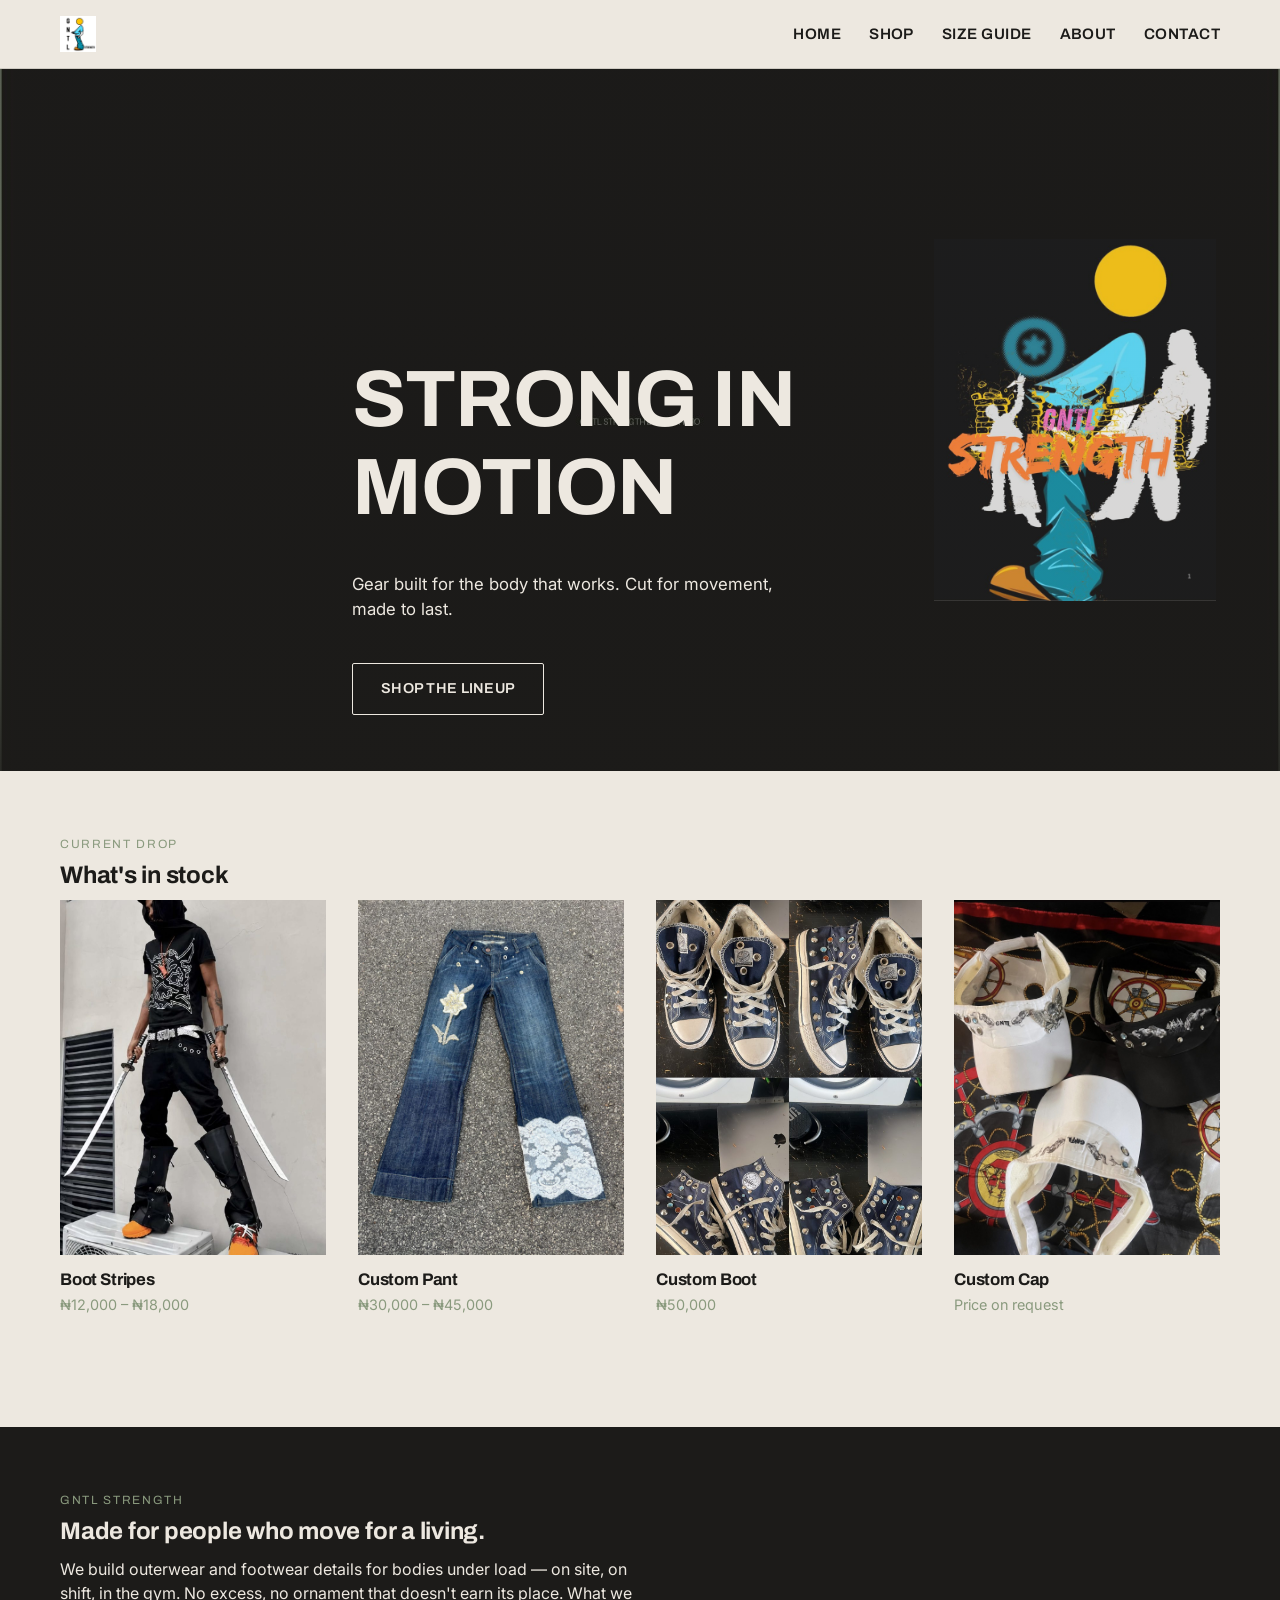
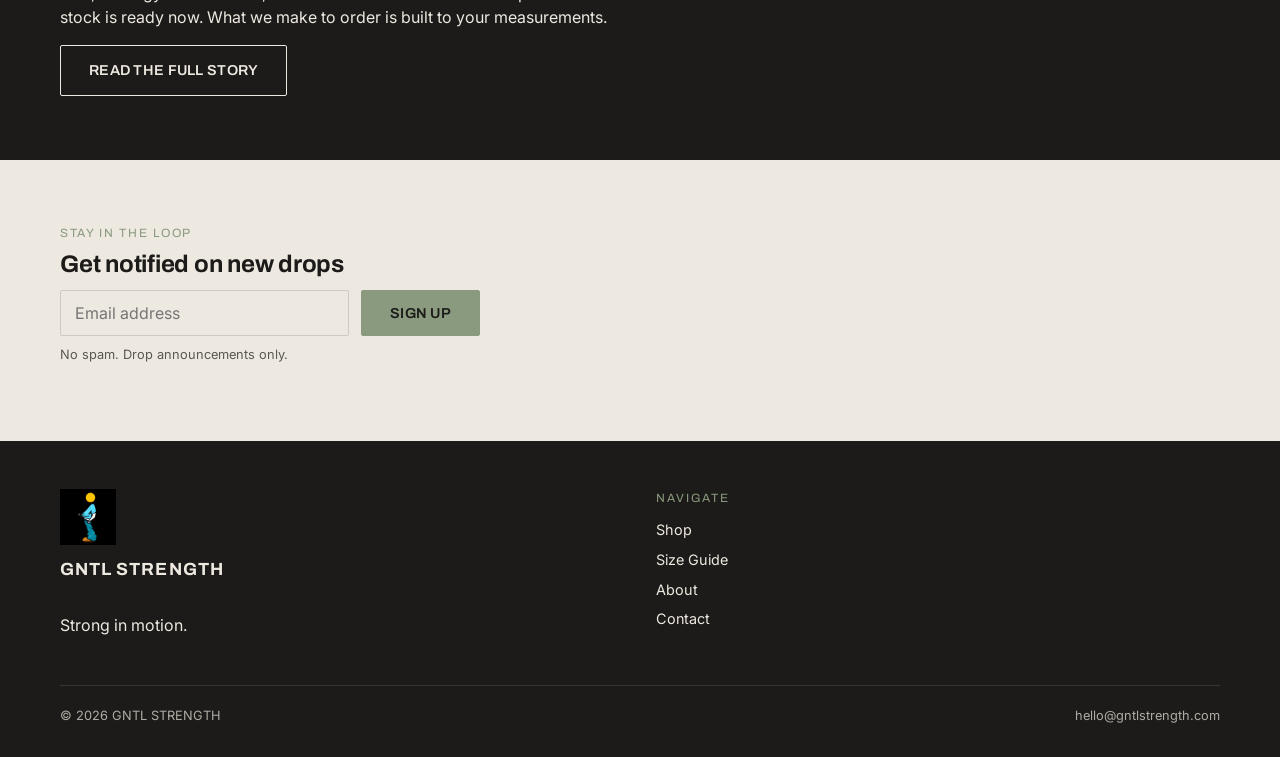
==== index.html @ ba2d0d18 "Extended logo in hero, fully decouple collection, full Custom Pant gallery Place the extended logo g" ====
<!doctype html>
<html lang="en">
<head>
  <meta charset="UTF-8">
  <meta name="viewport" content="width=device-width, initial-scale=1.0">
  <title>GNTL STRENGTH</title>
  <meta name="description" content="Strong in motion. Jackets, boot stripes, and made-to-order pants and boots.">
  <link rel="icon" href="/assets/images/logo/logo-mark.jpg" type="image/jpeg">
  <link rel="stylesheet" href="/css/styles.css">
</head>
<body>

  <header class="site-header">
    <div class="container">
      <a class="logo" href="/index.html"><img class="logo-img" src="/assets/images/logo/logo-header.jpg" alt="GNTL STRENGTH"></a>
      <button class="nav-toggle" aria-label="Menu" aria-expanded="false">
        <span></span><span></span><span></span>
      </button>
      <nav class="nav-links">
        <a href="/index.html">Home</a>
        <a href="/shop.html">Shop</a>
        <a href="/size-guide.html">Size Guide</a>
        <a href="/about.html">About</a>
        <a href="/contact.html">Contact</a>
      </nav>
    </div>
  </header>

  <main>
    <section class="hero grain">
      <img class="hero-image" src="/assets/images/hero/home-hero.jpg" alt="">
      <img class="hero-logo-extended" src="/assets/images/logo/logo-extended.jpg" alt="" aria-hidden="true">
      <div class="container hero-content">
        <h1>Strong in Motion</h1>
        <p>Gear built for the body that works. Cut for movement, made to last.</p>
        <a class="btn btn-outline" href="/shop.html" style="margin-top:24px;">Shop the lineup</a>
      </div>
    </section>

    <section class="section section-light">
      <div class="container">
        <p class="eyebrow">Current drop</p>
        <h2>What's in stock</h2>
        <div class="featured-grid mb-lg" data-featured-grid></div>
      </div>
    </section>

    <section class="section section-dark">
      <div class="container">
        <p class="eyebrow">GNTL STRENGTH</p>
        <h2 class="max-prose">Made for people who move for a living.</h2>
        <p class="max-prose">
          We build outerwear and footwear details for bodies under load —
          on site, on shift, in the gym. No excess, no ornament that doesn't
          earn its place. What we stock is ready now. What we make to order
          is built to your measurements.
        </p>
        <a class="btn btn-outline" href="/about.html">Read the full story</a>
      </div>
    </section>

    <section class="section section-light">
      <div class="container">
        <p class="eyebrow">Stay in the loop</p>
        <h2>Get notified on new drops</h2>
        <form name="signup" method="POST" data-netlify="true" class="form-row form-inline" netlify-honeypot="bot-field">
          <input type="hidden" name="form-name" value="signup">
          <p class="hidden" style="display:none;">
            <label>Don't fill this out: <input name="bot-field"></label>
          </p>
          <input type="email" name="email" placeholder="Email address" required aria-label="Email address">
          <button type="submit" class="btn btn-primary">Sign up</button>
        </form>
        <p class="form-note">No spam. Drop announcements only.</p>
      </div>
    </section>
  </main>

  <footer class="site-footer section-dark">
    <div class="container">
      <div class="footer-grid">
        <div>
          <img class="footer-logo-mark" src="/assets/images/logo/logo-mark.jpg" alt="GNTL STRENGTH">
          <p class="logo">GNTL STRENGTH</p>
          <p class="max-prose" style="margin-top:12px;">Strong in motion.</p>
        </div>
        <div>
          <p class="eyebrow">Navigate</p>
          <nav class="footer-links">
            <a href="/shop.html">Shop</a>
            <a href="/size-guide.html">Size Guide</a>
            <a href="/about.html">About</a>
            <a href="/contact.html">Contact</a>
          </nav>
        </div>
      </div>
      <div class="footer-bottom">
        <span>&copy; <span data-year></span> GNTL STRENGTH</span>
        <span>hello@gntlstrength.com</span>
      </div>
    </div>
  </footer>

  <script src="/js/config.js"></script>
  <script src="/js/products.js"></script>
  <script src="/js/main.js"></script>
  <script>
    document.addEventListener("DOMContentLoaded", () => {
      const grid = document.querySelector("[data-featured-grid]");
      if (!grid) return;
      grid.innerHTML = PRODUCTS.filter((p) => p.type !== "collection").map(
        (p) => `
        <a class="product-card" href="/product.html?slug=${p.slug}">
          <div class="product-card-image">
            <img src="${p.images[0]}" alt="${p.name}" loading="lazy">
          </div>
          <div class="product-card-info">
            <h3>${p.name}</h3>
            <p class="product-card-price">${p.priceLabel}</p>
          </div>
        </a>`
      ).join("");
    });
  </script>
</body>
</html>
---- css/styles.css ----
/* GNTL STRENGTH — base styles. Mobile-first. */

@import url("https://fonts.googleapis.com/css2?family=Archivo:wght@500;600;700&family=Inter:wght@400;500&display=swap");

:root {
  --bg-light: #ede8e0;
  --bg-dark: #1c1b19;
  --accent: #8a9a7e;
  --text-on-light: #1c1b19;
  --text-on-dark: #ede8e0;
  --radius: 2px;
  --border-light: rgba(28, 27, 25, 0.15);
  --border-dark: rgba(237, 232, 224, 0.18);
  --font-head: "Archivo", "Barlow Condensed", sans-serif;
  --font-body: "Inter", "General Sans", sans-serif;
  --max-width: 1200px;
}

* {
  box-sizing: border-box;
}

html {
  scroll-behavior: smooth;
}

body {
  margin: 0;
  font-family: var(--font-body);
  background: var(--bg-light);
  color: var(--text-on-light);
  line-height: 1.5;
  -webkit-font-smoothing: antialiased;
}

img {
  max-width: 100%;
  display: block;
}

a {
  color: inherit;
}

h1,
h2,
h3,
h4 {
  font-family: var(--font-head);
  font-weight: 700;
  letter-spacing: -0.01em;
  line-height: 1.1;
  margin: 0 0 0.5em;
}

p {
  margin: 0 0 1em;
}

.container {
  max-width: var(--max-width);
  margin: 0 auto;
  padding: 0 20px;
}

.container-wide {
  max-width: 1480px;
}

/* Section alternation */
.section {
  padding: 64px 0;
}

.section-light {
  background: var(--bg-light);
  color: var(--text-on-light);
}

.section-dark {
  background: var(--bg-dark);
  color: var(--text-on-dark);
}

.section-dark a {
  color: var(--text-on-dark);
}

.eyebrow {
  font-family: var(--font-head);
  text-transform: uppercase;
  font-size: 0.75rem;
  letter-spacing: 0.14em;
  color: var(--accent);
  margin-bottom: 0.75em;
}

/* Buttons */
.btn {
  display: inline-flex;
  align-items: center;
  justify-content: center;
  padding: 14px 28px;
  font-family: var(--font-head);
  font-weight: 600;
  font-size: 0.9rem;
  letter-spacing: 0.02em;
  text-transform: uppercase;
  text-decoration: none;
  border-radius: var(--radius);
  border: 1px solid currentColor;
  cursor: pointer;
  transition: opacity 0.15s ease;
  background: none;
}

.btn:hover {
  opacity: 0.75;
}

.btn-primary {
  background: var(--accent);
  border-color: var(--accent);
  color: var(--text-on-light);
  width: 100%;
}

.btn-outline {
  background: transparent;
}

/* Header / nav */
.site-header {
  position: sticky;
  top: 0;
  z-index: 100;
  background: var(--bg-light);
  border-bottom: 1px solid var(--border-light);
}

.site-header .container {
  display: flex;
  align-items: center;
  justify-content: space-between;
  padding-top: 16px;
  padding-bottom: 16px;
}

.logo {
  font-family: var(--font-head);
  font-weight: 700;
  font-size: 1.1rem;
  letter-spacing: 0.06em;
  text-transform: uppercase;
  text-decoration: none;
  display: inline-flex;
  align-items: center;
}

.logo-img {
  height: 36px;
  width: auto;
  display: block;
}

.footer-logo-mark {
  height: 56px;
  width: auto;
  display: block;
  margin-bottom: 12px;
}

.nav-toggle {
  display: flex;
  flex-direction: column;
  gap: 5px;
  background: none;
  border: none;
  cursor: pointer;
  padding: 8px;
  margin: -8px;
}

.nav-toggle span {
  width: 22px;
  height: 2px;
  background: var(--text-on-light);
  display: block;
}

.nav-links {
  position: fixed;
  top: 61px;
  left: 0;
  right: 0;
  bottom: 0;
  background: var(--bg-light);
  display: flex;
  flex-direction: column;
  padding: 32px 20px;
  gap: 4px;
  transform: translateY(-8px);
  opacity: 0;
  pointer-events: none;
  transition: opacity 0.15s ease, transform 0.15s ease;
}

.nav-links.is-open {
  opacity: 1;
  transform: translateY(0);
  pointer-events: auto;
}

.nav-links a {
  font-family: var(--font-head);
  font-weight: 600;
  text-decoration: none;
  padding: 14px 4px;
  border-bottom: 1px solid var(--border-light);
  text-transform: uppercase;
  letter-spacing: 0.03em;
  font-size: 0.95rem;
}

.nav-links a.is-active {
  color: var(--accent);
}

@media (min-width: 800px) {
  .nav-toggle {
    display: none;
  }

  .nav-links {
    position: static;
    flex-direction: row;
    background: none;
    padding: 0;
    gap: 28px;
    opacity: 1;
    transform: none;
    pointer-events: auto;
  }

  .nav-links a {
    border-bottom: none;
    padding: 0;
  }
}

/* Hero */
.hero {
  position: relative;
  min-height: 78vh;
  display: flex;
  align-items: flex-end;
  background: var(--bg-dark);
  color: var(--text-on-dark);
  overflow: hidden;
}

.hero-image {
  position: absolute;
  inset: 0;
  width: 100%;
  height: 100%;
  object-fit: cover;
  opacity: 0.85;
}

.hero::after {
  content: "";
  position: absolute;
  inset: 0;
  background: linear-gradient(
    to top,
    rgba(28, 27, 25, 0.85) 0%,
    rgba(28, 27, 25, 0.2) 55%,
    rgba(28, 27, 25, 0.35) 100%
  );
}

.grain::before {
  content: "";
  position: absolute;
  inset: 0;
  opacity: 0.35;
  mix-blend-mode: overlay;
  pointer-events: none;
  background-image: url("data:image/svg+xml;utf8,<svg xmlns='http://www.w3.org/2000/svg' width='120' height='120'><filter id='n'><feTurbulence type='fractalNoise' baseFrequency='0.9' numOctaves='2' stitchTiles='stitch'/><feColorMatrix type='saturate' values='0'/></filter><rect width='100%25' height='100%25' filter='url(%23n)'/></svg>");
  background-size: 160px 160px;
}

.hero-content {
  position: relative;
  z-index: 2;
  padding-bottom: 56px;
}

.hero-logo-extended {
  position: absolute;
  top: 50%;
  right: 5%;
  transform: translateY(-50%);
  width: clamp(140px, 22vw, 340px);
  height: auto;
  z-index: 1;
  mix-blend-mode: screen;
  opacity: 0.92;
  pointer-events: none;
}

@media (max-width: 700px) {
  .hero-logo-extended {
    top: 34%;
    right: 4%;
    width: clamp(110px, 38vw, 200px);
  }
}

.hero h1 {
  font-size: clamp(2.6rem, 9vw, 5rem);
  text-transform: uppercase;
  max-width: 12ch;
}

.hero p {
  max-width: 40ch;
  font-size: 1.05rem;
}

/* Product grid */
.filter-bar {
  display: flex;
  flex-wrap: wrap;
  gap: 8px;
  margin-bottom: 32px;
}

.filter-btn {
  font-family: var(--font-head);
  font-size: 0.8rem;
  text-transform: uppercase;
  letter-spacing: 0.04em;
  padding: 10px 16px;
  border: 1px solid var(--border-light);
  background: transparent;
  border-radius: var(--radius);
  cursor: pointer;
  color: inherit;
}

.filter-btn.is-active {
  background: var(--text-on-light);
  color: var(--bg-light);
  border-color: var(--text-on-light);
}

.product-grid {
  display: grid;
  grid-template-columns: 1fr;
  gap: 32px;
}

@media (min-width: 640px) {
  .product-grid {
    grid-template-columns: repeat(2, 1fr);
  }
}

@media (min-width: 1000px) {
  .product-grid {
    grid-template-columns: repeat(3, 1fr);
    gap: 40px;
  }
}

.product-card {
  text-decoration: none;
  color: inherit;
  display: block;
}

.product-card-image {
  aspect-ratio: 3 / 4;
  overflow: hidden;
  background: var(--border-light);
  margin-bottom: 16px;
}

.product-card-image img {
  width: 100%;
  height: 100%;
  object-fit: cover;
  transition: transform 0.4s ease;
}

.product-card:hover .product-card-image img {
  transform: scale(1.03);
}

.product-card h3 {
  font-size: 1.05rem;
  margin-bottom: 0.25em;
}

.product-card-price {
  font-size: 0.9rem;
  color: var(--accent);
  margin: 0;
}

/* Featured collection showcase — a centered, wider-than-container
   slideshow, not a clickable card */
.collection-showcase {
  display: grid;
  grid-template-columns: 1fr;
  gap: 32px;
  align-items: center;
}

@media (min-width: 800px) {
  .collection-showcase {
    grid-template-columns: 1.3fr 1fr;
    gap: 56px;
  }
}

.collection-showcase-slide {
  position: relative;
}

.collection-showcase-image {
  aspect-ratio: 4 / 3;
  overflow: hidden;
  background: var(--bg-dark);
  border: 1px solid var(--border-dark);
  border-radius: var(--radius);
}

.collection-showcase-image img {
  width: 100%;
  height: 100%;
  object-fit: contain;
  display: block;
}

.collection-nav {
  position: absolute;
  top: 50%;
  transform: translateY(-50%);
  width: 44px;
  height: 44px;
  display: flex;
  align-items: center;
  justify-content: center;
  border: 1px solid var(--border-dark);
  border-radius: var(--radius);
  background: rgba(28, 27, 25, 0.7);
  color: var(--text-on-dark);
  font-size: 1.1rem;
  cursor: pointer;
}

.collection-nav:hover {
  background: var(--accent);
  border-color: var(--accent);
}

.collection-nav-prev {
  left: 12px;
}

.collection-nav-next {
  right: 12px;
}

.collection-showcase-info .eyebrow {
  margin-bottom: 0;
}

.collection-showcase-info h3 {
  font-size: 1.8rem;
  text-transform: uppercase;
  margin: 0.2em 0 0.5em;
}

.collection-showcase-desc {
  max-width: 48ch;
  opacity: 0.85;
}

.collection-showcase-counter {
  font-family: var(--font-head);
  font-size: 0.8rem;
  letter-spacing: 0.05em;
  opacity: 0.6;
  margin-bottom: 1.5em;
}

/* Featured section on home */
.featured-grid {
  display: grid;
  grid-template-columns: 1fr;
  gap: 32px;
}

@media (min-width: 640px) {
  .featured-grid {
    grid-template-columns: repeat(2, 1fr);
  }
}

@media (min-width: 1000px) {
  .featured-grid {
    grid-template-columns: repeat(4, 1fr);
  }
}

/* PDP */
.pdp {
  display: grid;
  grid-template-columns: 1fr;
  gap: 40px;
}

@media (min-width: 900px) {
  .pdp {
    grid-template-columns: 1.1fr 0.9fr;
    gap: 64px;
    align-items: start;
  }
}

.pdp-gallery {
  display: grid;
  gap: 16px;
}

.pdp-gallery img {
  width: 100%;
  aspect-ratio: 4 / 5;
  object-fit: cover;
  background: var(--border-light);
}

.pdp-category {
  text-transform: uppercase;
  letter-spacing: 0.08em;
  font-size: 0.8rem;
  color: var(--accent);
  margin-bottom: 0.5em;
}

.pdp-info h1 {
  font-size: 2.2rem;
  text-transform: uppercase;
}

.pdp-price {
  font-size: 1.2rem;
  margin-bottom: 1.5em;
}

.pdp-description {
  margin-bottom: 2em;
  max-width: 48ch;
}

.pdp-label {
  font-family: var(--font-head);
  font-size: 0.8rem;
  text-transform: uppercase;
  letter-spacing: 0.06em;
  display: block;
  margin-bottom: 0.6em;
}

.pdp-sizes {
  margin-bottom: 2em;
}

.size-options {
  display: flex;
  flex-wrap: wrap;
  gap: 8px;
}

.size-btn {
  min-width: 48px;
  padding: 10px 14px;
  border: 1px solid var(--border-light);
  background: transparent;
  border-radius: var(--radius);
  cursor: pointer;
  font-family: var(--font-head);
  font-size: 0.9rem;
  color: inherit;
}

.size-btn.is-active {
  background: var(--text-on-light);
  color: var(--bg-light);
  border-color: var(--text-on-light);
}

.pdp-size-link {
  display: inline-block;
  margin-top: 1.5em;
  text-decoration: underline;
  font-size: 0.9rem;
}

.pdp-note {
  font-size: 0.9rem;
  margin-top: 1em;
}

.pdp-missing {
  padding: 80px 0;
  text-align: center;
}

/* Custom order form */
.custom-order-form {
  display: flex;
  flex-direction: column;
  gap: 16px;
  margin-bottom: 1em;
}

.custom-order-form label {
  display: flex;
  flex-direction: column;
  gap: 6px;
  font-size: 0.85rem;
  font-family: var(--font-head);
  text-transform: uppercase;
  letter-spacing: 0.03em;
}

.measurement-grid {
  display: grid;
  grid-template-columns: repeat(2, 1fr);
  gap: 16px;
}

input,
textarea {
  font-family: var(--font-body);
  font-size: 1rem;
  padding: 12px 14px;
  border: 1px solid var(--border-light);
  border-radius: var(--radius);
  background: var(--bg-light);
  color: var(--text-on-light);
}

.section-dark input,
.section-dark textarea {
  background: var(--bg-dark);
  color: var(--text-on-dark);
  border-color: var(--border-dark);
}

input:focus,
textarea:focus {
  outline: 2px solid var(--accent);
  outline-offset: 1px;
}

/* Forms — signup / contact */
.form-row {
  display: flex;
  flex-direction: column;
  gap: 12px;
  max-width: 420px;
}

@media (min-width: 560px) {
  .form-row.form-inline {
    flex-direction: row;
  }

  .form-row.form-inline input {
    flex: 1;
  }

  .form-row.form-inline .btn {
    width: auto;
  }
}

.form-note {
  font-size: 0.8rem;
  opacity: 0.7;
  margin-top: 0.75em;
}

/* Size guide table */
.size-table {
  width: 100%;
  border-collapse: collapse;
  margin-bottom: 2em;
}

.size-table th,
.size-table td {
  text-align: left;
  padding: 12px 16px;
  border-bottom: 1px solid var(--border-light);
  font-size: 0.9rem;
}

.size-table th {
  font-family: var(--font-head);
  text-transform: uppercase;
  letter-spacing: 0.04em;
  font-size: 0.75rem;
}

.how-to-measure {
  display: grid;
  gap: 20px;
  grid-template-columns: 1fr;
}

@media (min-width: 700px) {
  .how-to-measure {
    grid-template-columns: repeat(2, 1fr);
  }
}

.measure-item h3 {
  font-size: 1rem;
  color: var(--accent);
}

/* Footer */
.site-footer {
  padding: 48px 0 32px;
}

.footer-grid {
  display: grid;
  gap: 32px;
  grid-template-columns: 1fr;
  margin-bottom: 32px;
}

@media (min-width: 700px) {
  .footer-grid {
    grid-template-columns: 1fr 1fr;
  }
}

.footer-links {
  display: flex;
  flex-direction: column;
  gap: 8px;
  margin-top: 12px;
}

.footer-links a {
  text-decoration: none;
  font-size: 0.9rem;
}

.footer-bottom {
  border-top: 1px solid var(--border-dark);
  padding-top: 20px;
  font-size: 0.8rem;
  opacity: 0.7;
  display: flex;
  flex-wrap: wrap;
  gap: 8px;
  justify-content: space-between;
}

/* Utility */
.text-center {
  text-align: center;
}

.max-prose {
  max-width: 60ch;
}

.stack {
  display: flex;
  flex-direction: column;
  gap: 16px;
}

.mb-lg {
  margin-bottom: 48px;
}
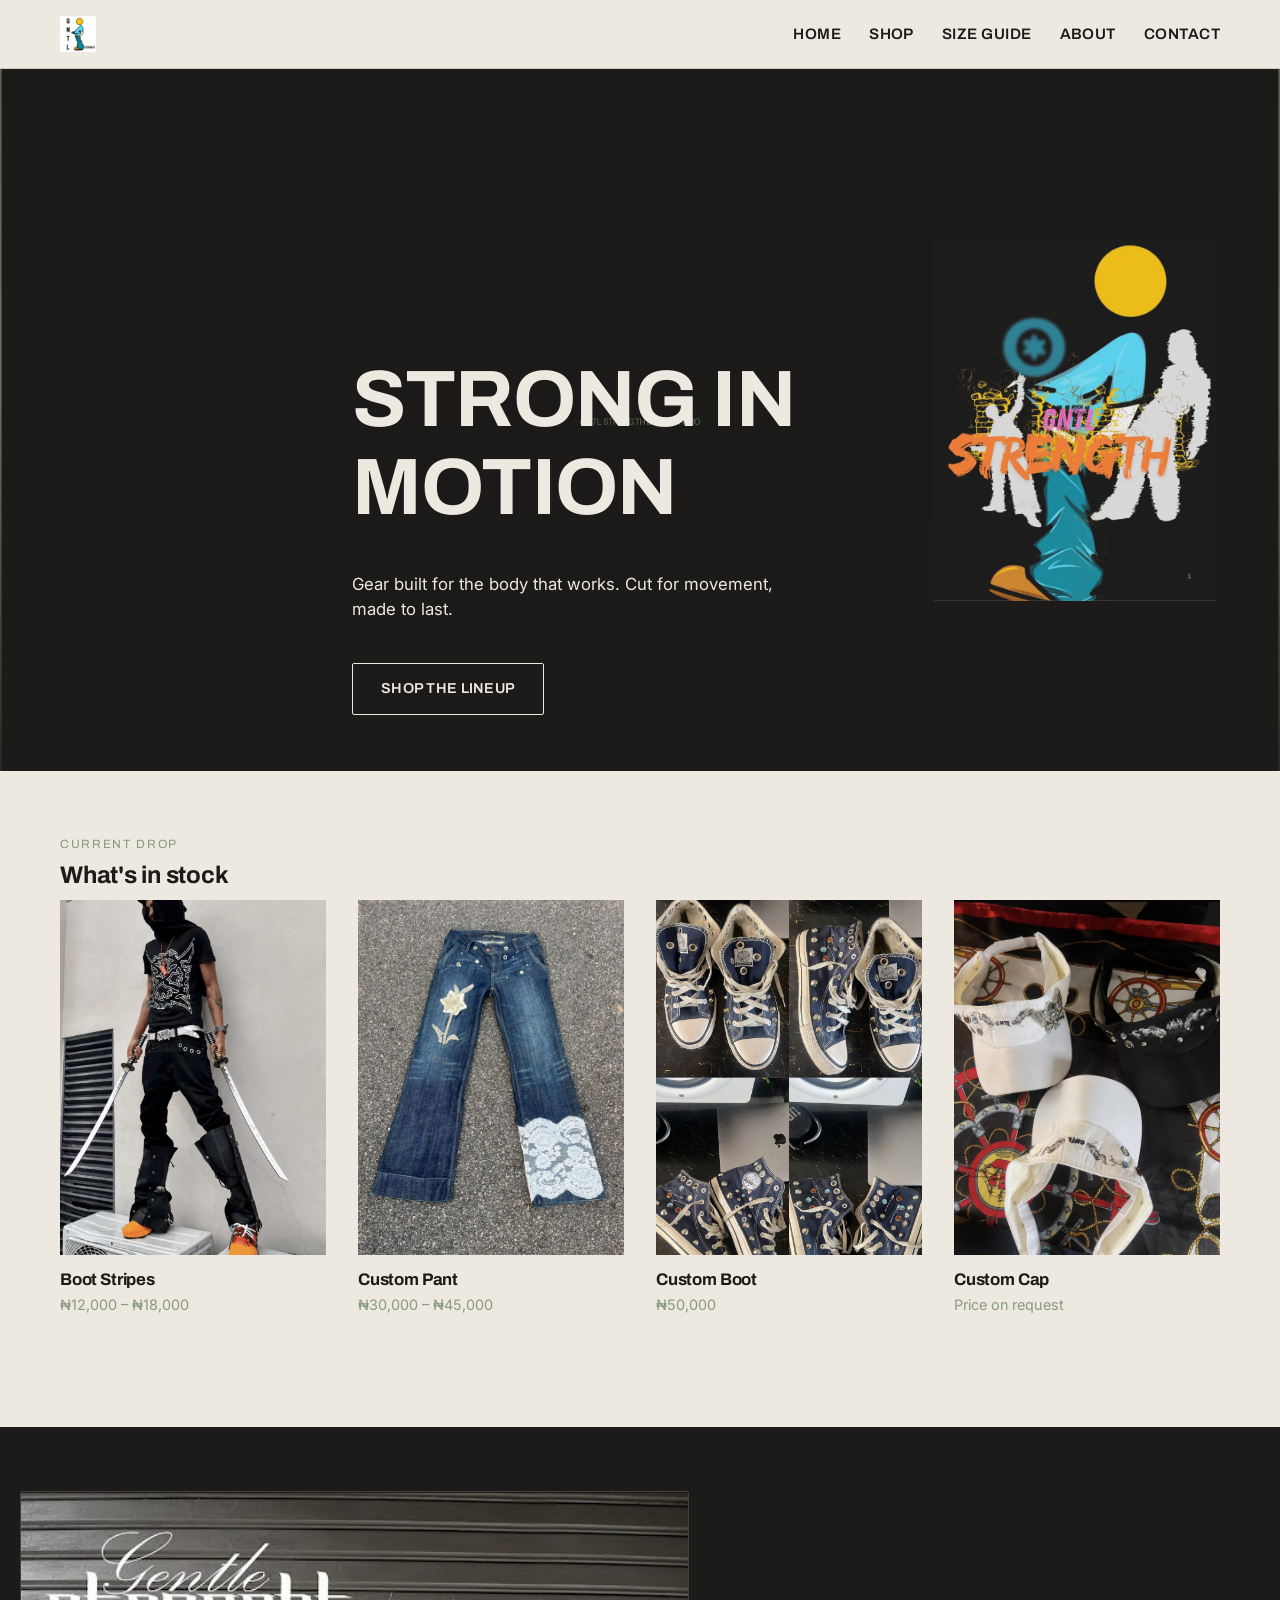
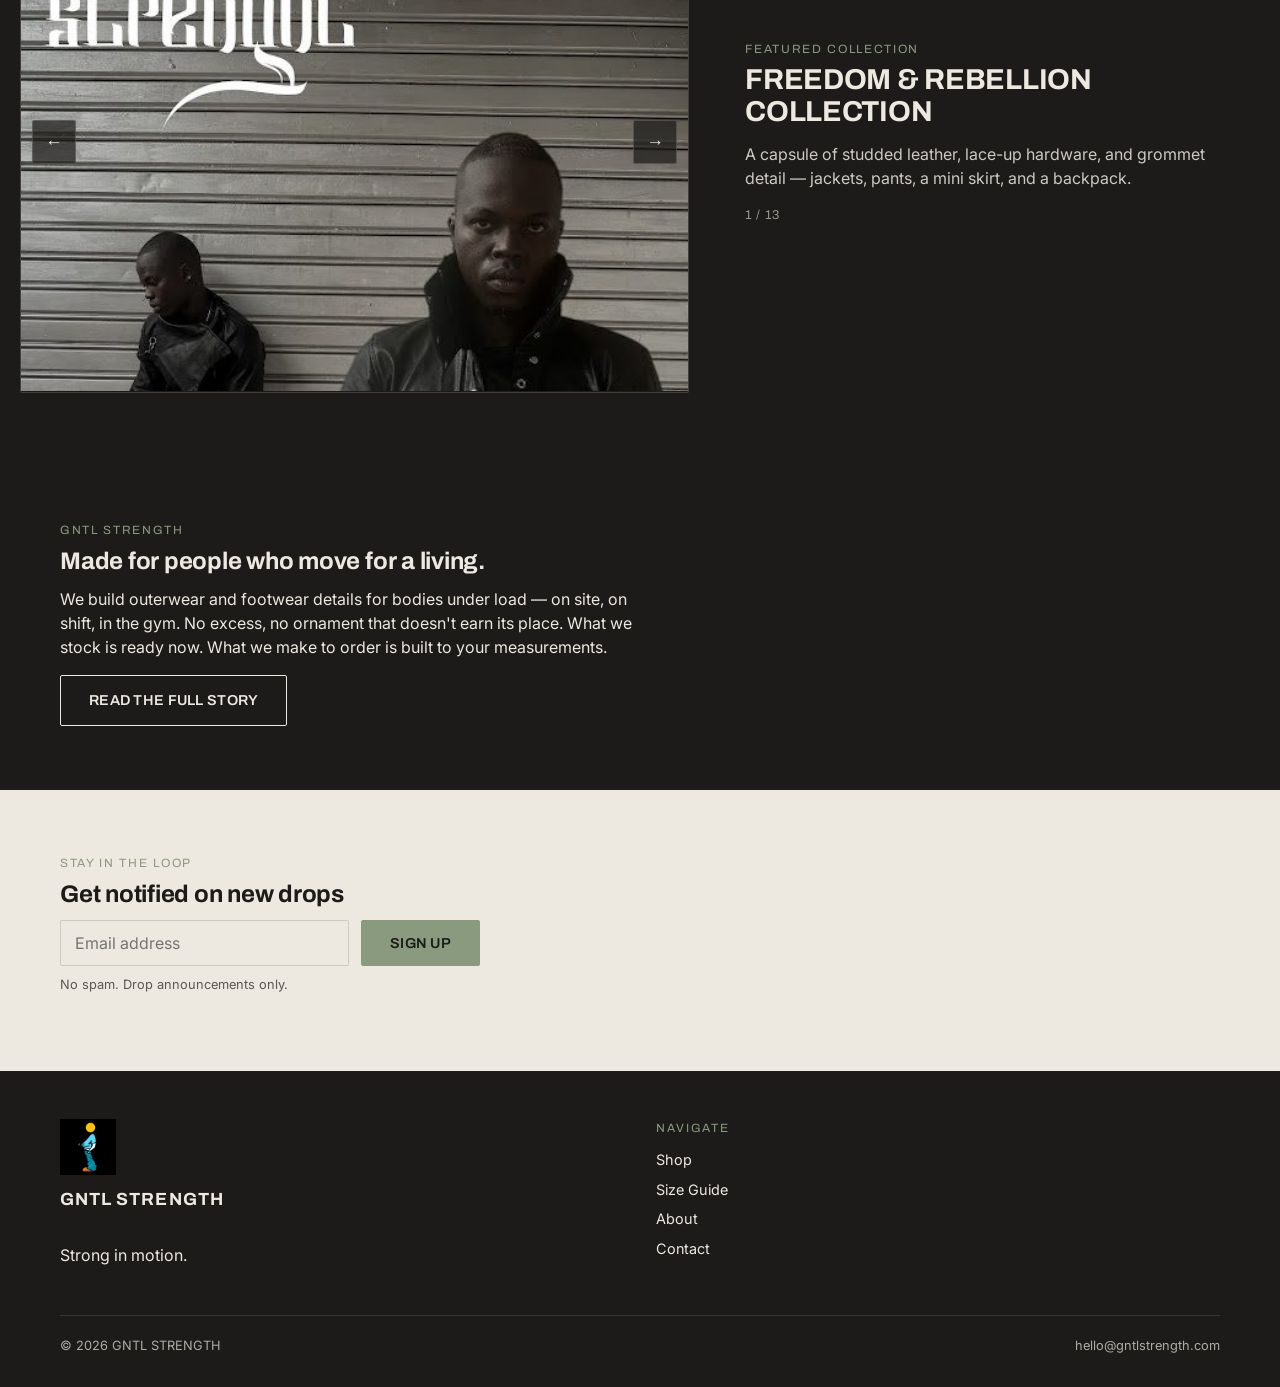
==== commit 725ff879: "Reuse the collection showcase on the homepage Extract the Freedom & Rebellion slideshow into its own" ====
--- a/index.html
+++ b/index.html
@@ -43,6 +43,10 @@
         <h2>What's in stock</h2>
         <div class="featured-grid mb-lg" data-featured-grid></div>
       </div>
+    </section>
+
+    <section class="section section-dark">
+      <div class="container container-wide" data-collection-showcase></div>
     </section>
 
     <section class="section section-dark">
@@ -104,6 +108,7 @@
   <script src="/js/config.js"></script>
   <script src="/js/products.js"></script>
   <script src="/js/main.js"></script>
+  <script src="/js/collection-showcase.js"></script>
   <script>
     document.addEventListener("DOMContentLoaded", () => {
       const grid = document.querySelector("[data-featured-grid]");
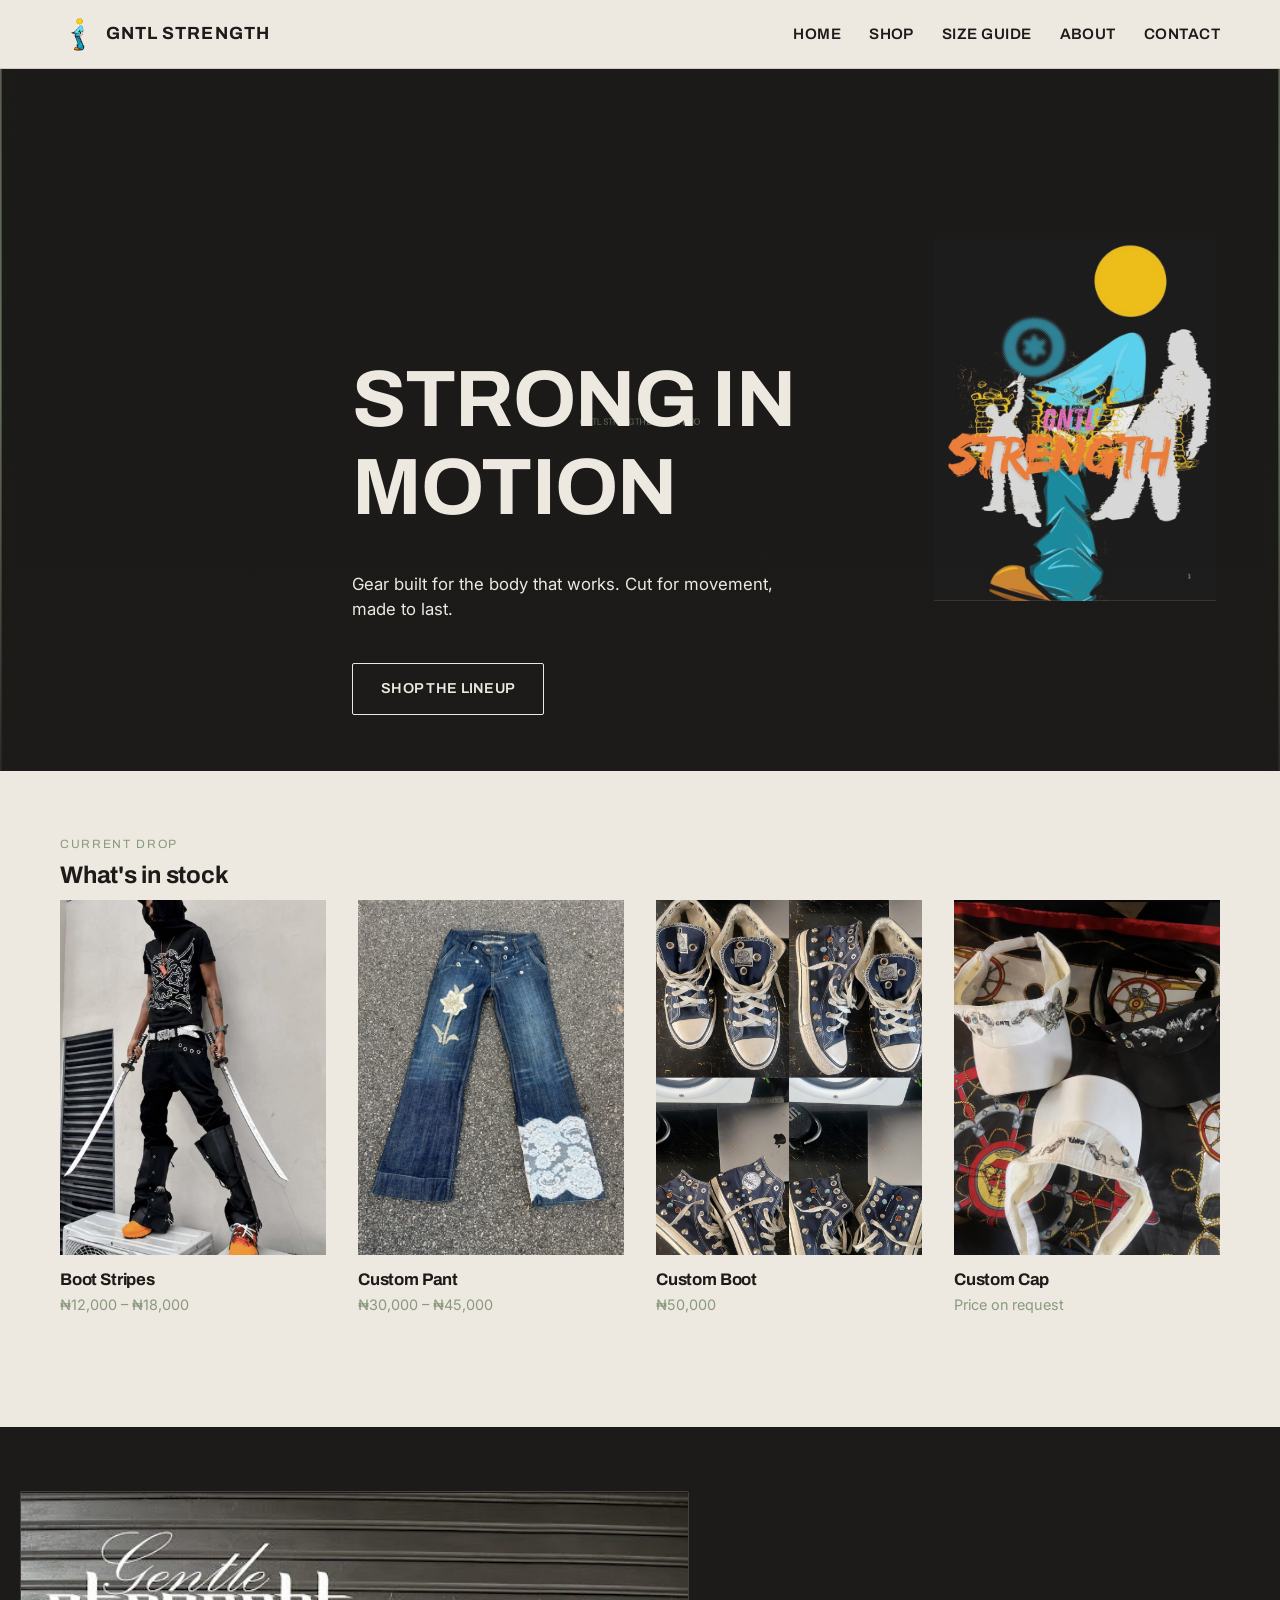
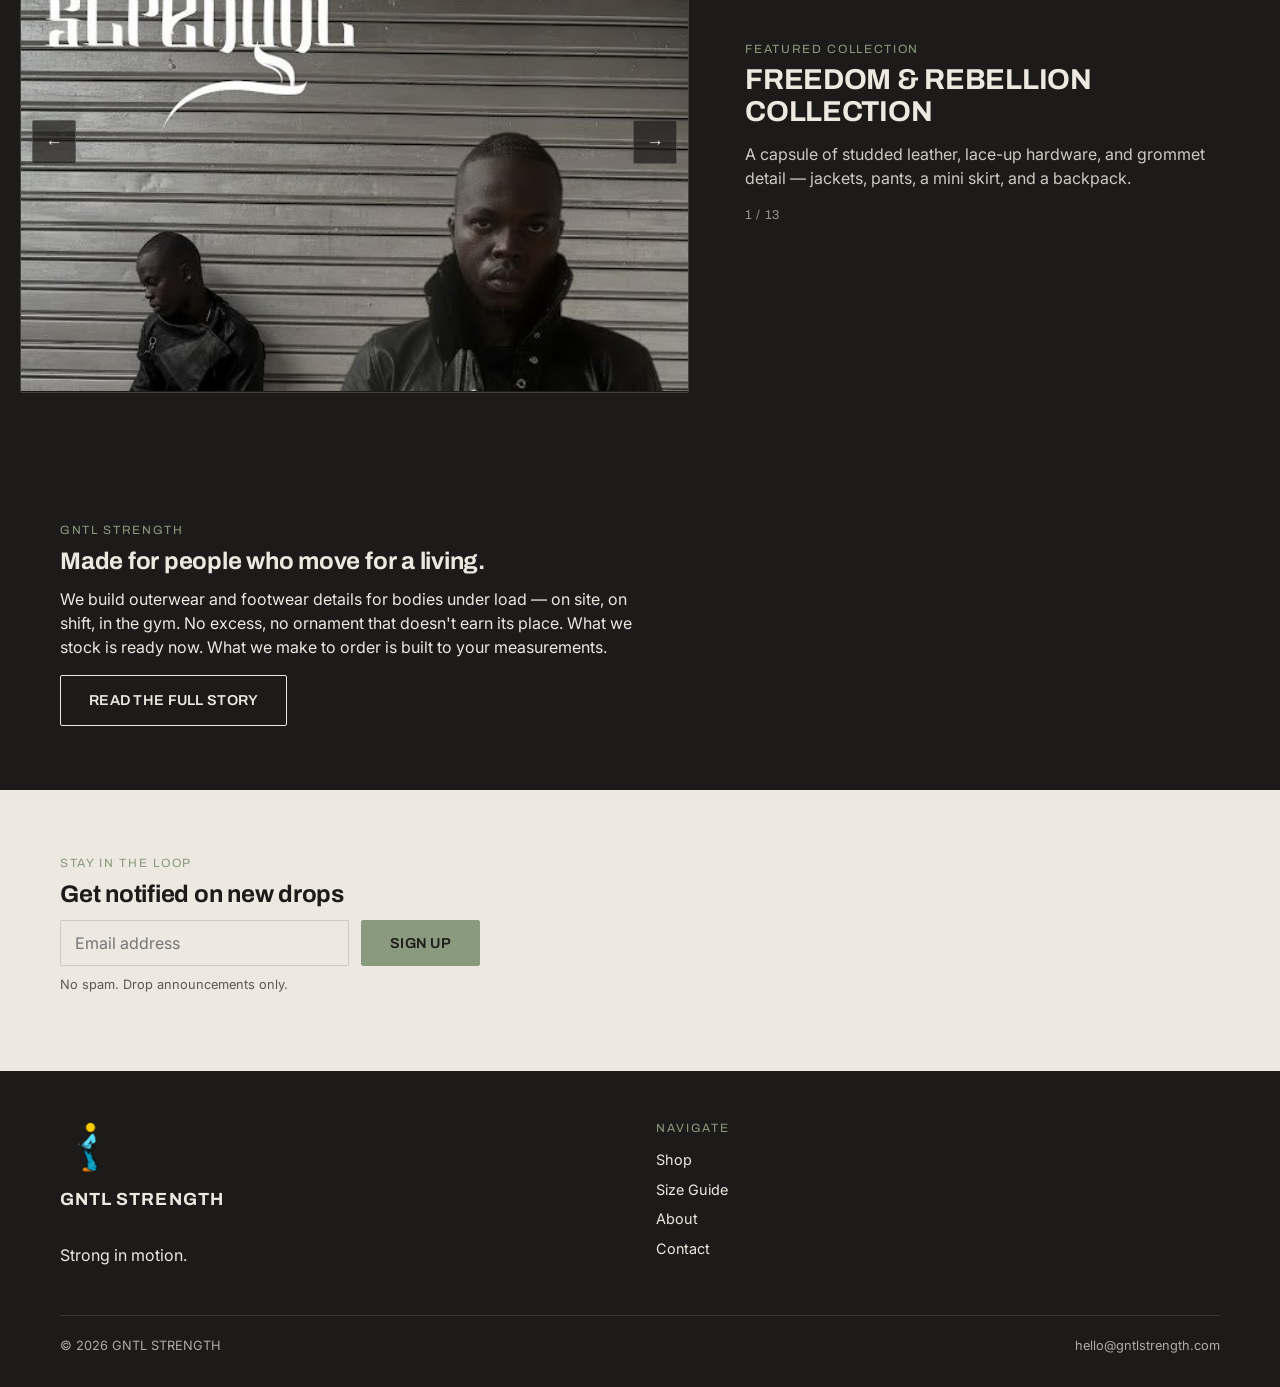
==== commit 22bfc0b5: "Use transparent-background logo in header and footer Swap the JPG logo images (opaque white/black ba" ====
--- a/index.html
+++ b/index.html
@@ -12,7 +12,7 @@
 
   <header class="site-header">
     <div class="container">
-      <a class="logo" href="/index.html"><img class="logo-img" src="/assets/images/logo/logo-header.jpg" alt="GNTL STRENGTH"></a>
+      <a class="logo" href="/index.html"><img class="logo-img" src="/assets/images/logo/logo-transparent.png" alt="GNTL STRENGTH"><span class="logo-text">GNTL STRENGTH</span></a>
       <button class="nav-toggle" aria-label="Menu" aria-expanded="false">
         <span></span><span></span><span></span>
       </button>
@@ -84,7 +84,7 @@
     <div class="container">
       <div class="footer-grid">
         <div>
-          <img class="footer-logo-mark" src="/assets/images/logo/logo-mark.jpg" alt="GNTL STRENGTH">
+          <img class="footer-logo-mark" src="/assets/images/logo/logo-transparent.png" alt="GNTL STRENGTH">
           <p class="logo">GNTL STRENGTH</p>
           <p class="max-prose" style="margin-top:12px;">Strong in motion.</p>
         </div>
--- a/css/styles.css
+++ b/css/styles.css
@@ -155,12 +155,17 @@
   text-decoration: none;
   display: inline-flex;
   align-items: center;
+  gap: 10px;
 }
 
 .logo-img {
   height: 36px;
   width: auto;
   display: block;
+}
+
+.logo-text {
+  line-height: 1;
 }
 
 .footer-logo-mark {
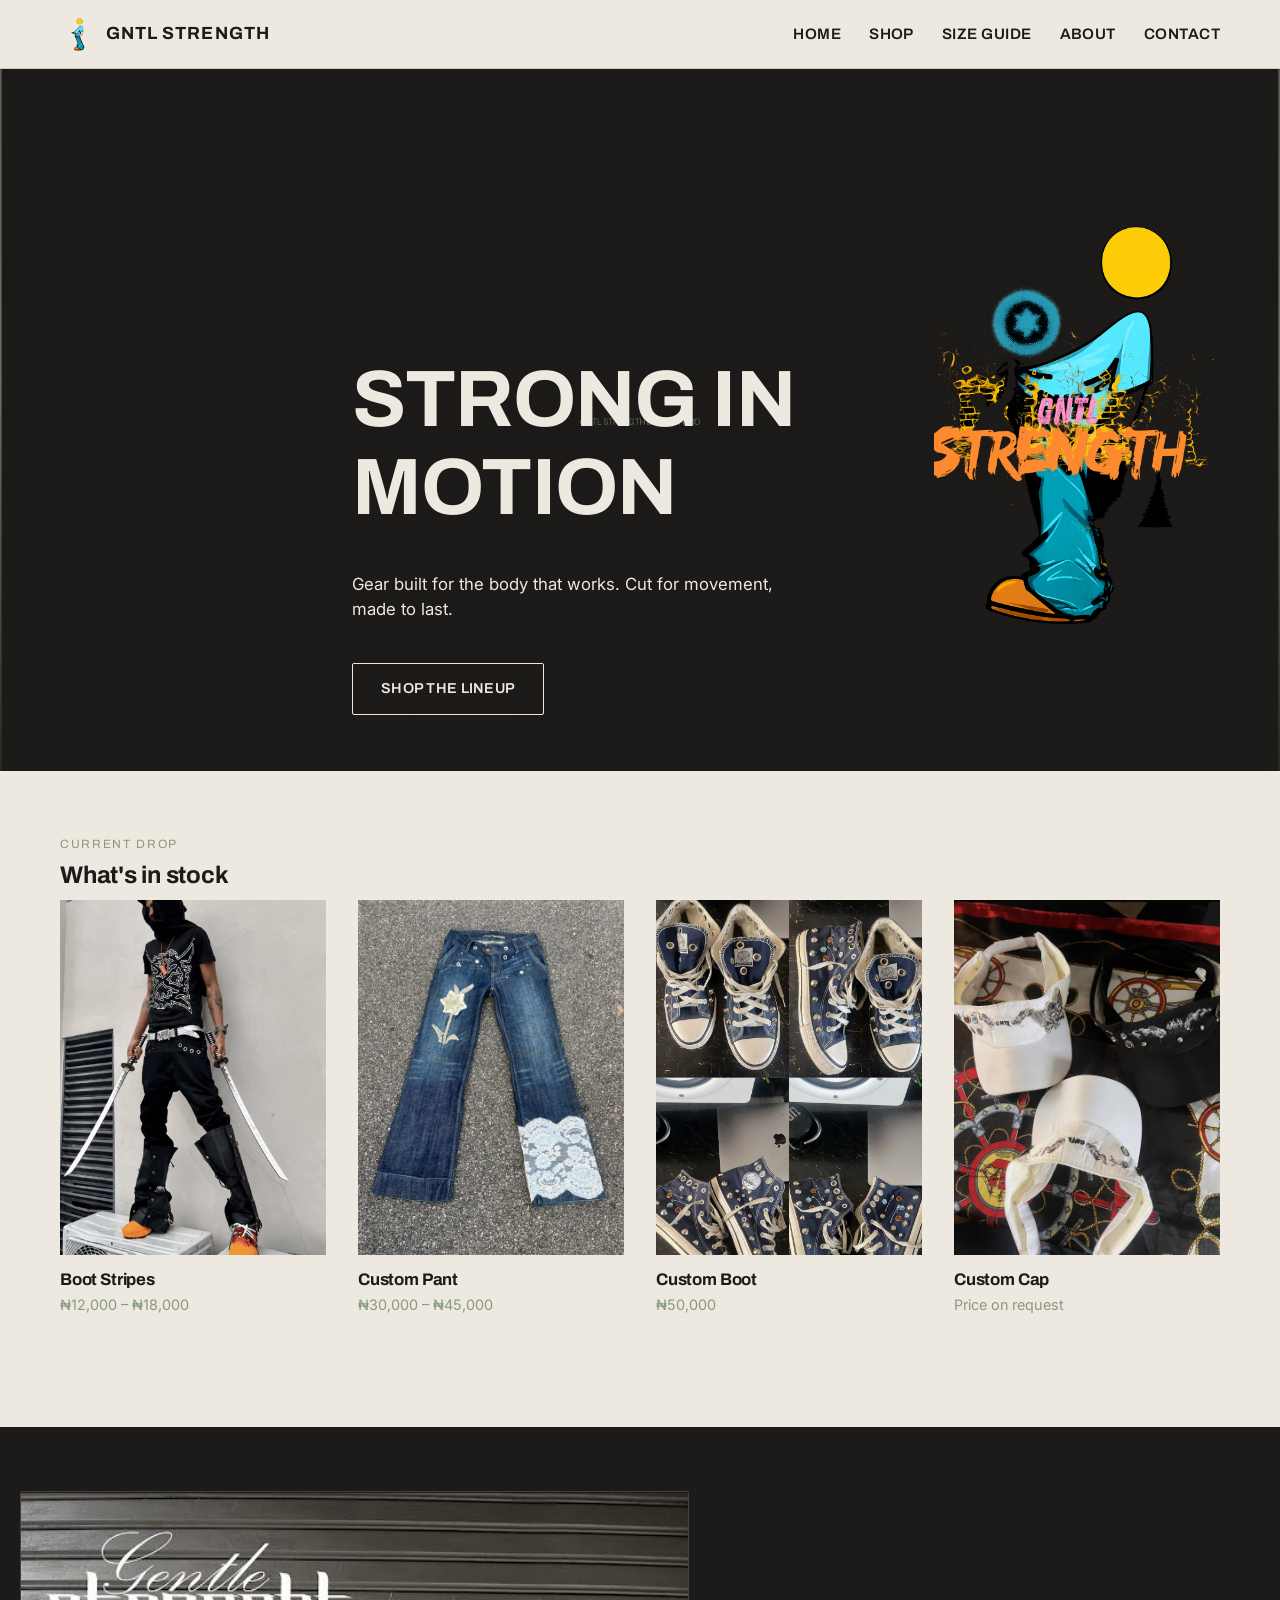
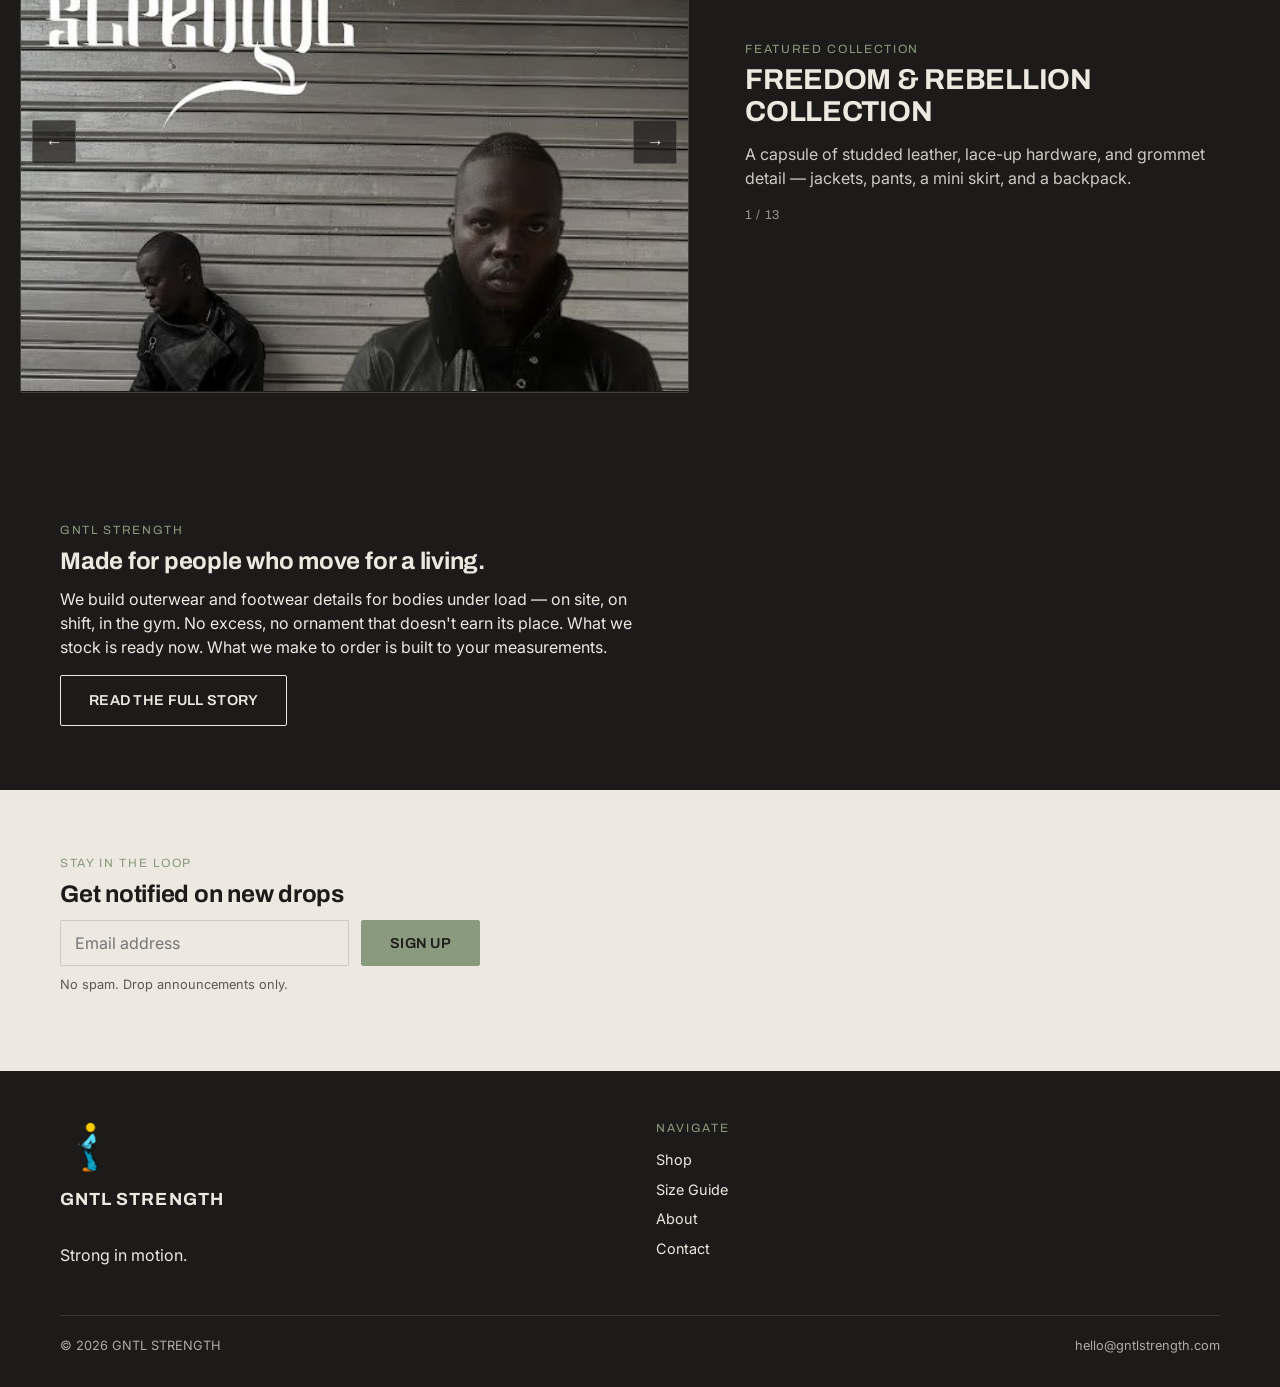
==== commit fb4b7bfa: "Swap hero graphic for transparent version, drop blend-mode hack The client's new PNG has genuine tra" ====
--- a/index.html
+++ b/index.html
@@ -29,7 +29,7 @@
   <main>
     <section class="hero grain">
       <img class="hero-image" src="/assets/images/hero/home-hero.jpg" alt="">
-      <img class="hero-logo-extended" src="/assets/images/logo/logo-extended.jpg" alt="" aria-hidden="true">
+      <img class="hero-logo-extended" src="/assets/images/logo/logo-extended-transparent.png" alt="" aria-hidden="true">
       <div class="container hero-content">
         <h1>Strong in Motion</h1>
         <p>Gear built for the body that works. Cut for movement, made to last.</p>
--- a/css/styles.css
+++ b/css/styles.css
@@ -310,8 +310,6 @@
   width: clamp(140px, 22vw, 340px);
   height: auto;
   z-index: 1;
-  mix-blend-mode: screen;
-  opacity: 0.92;
   pointer-events: none;
 }
 
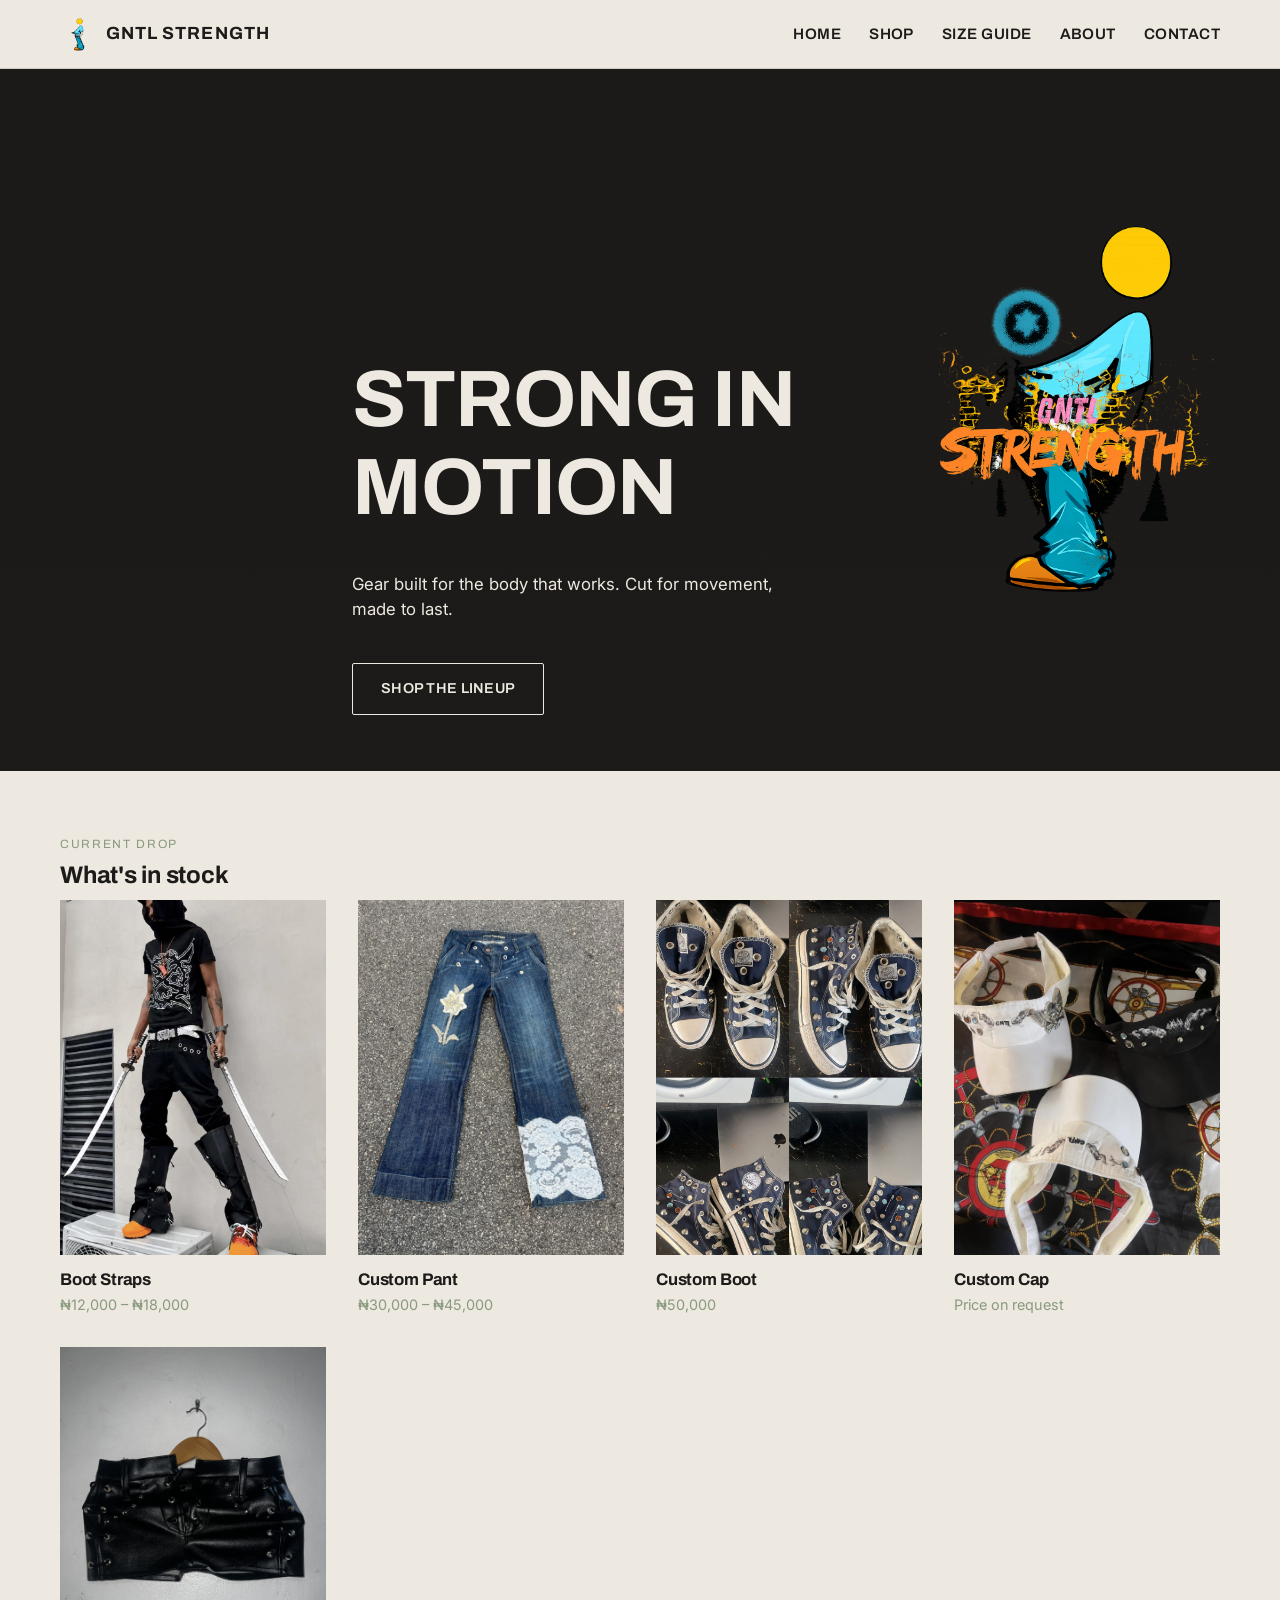
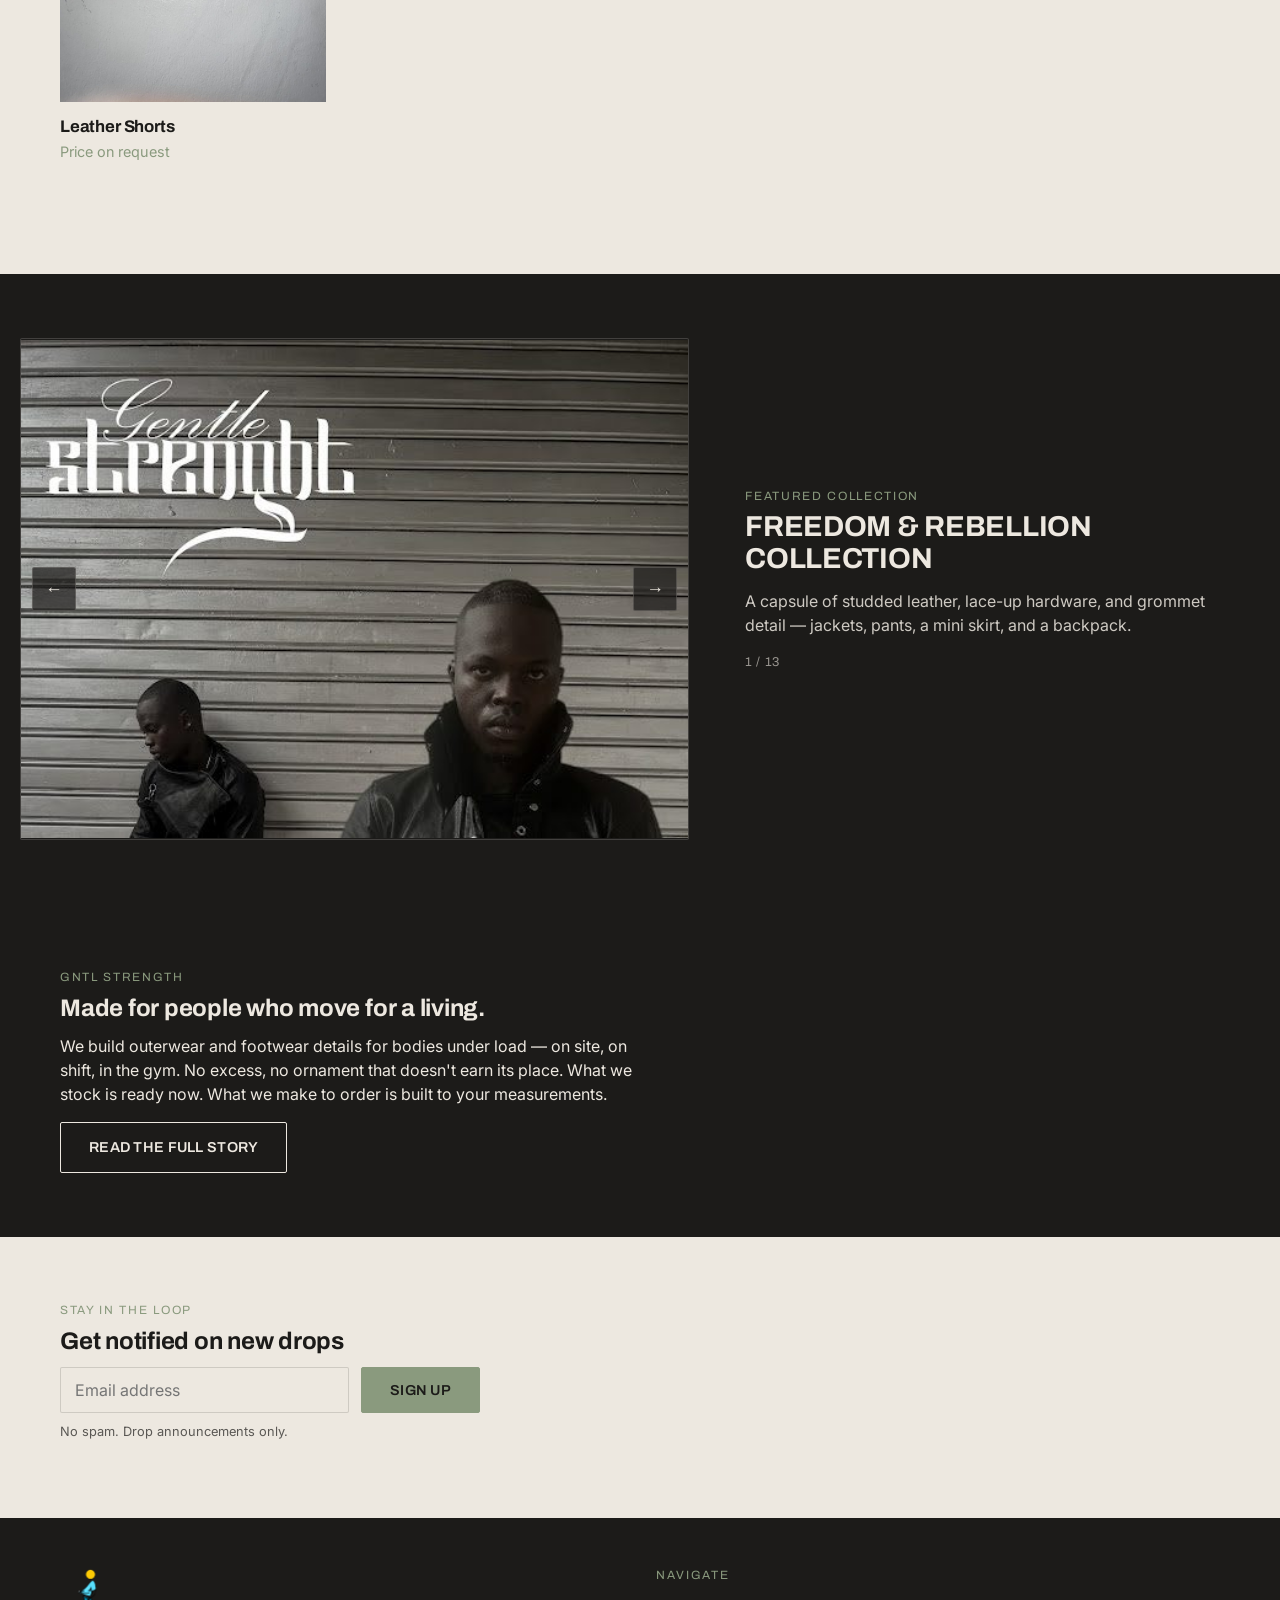
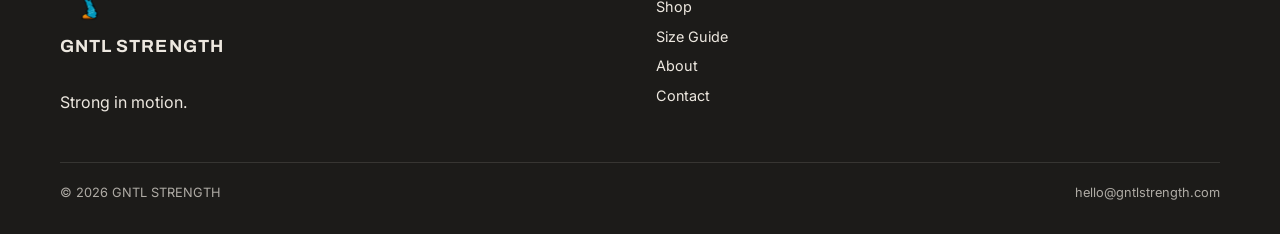
==== commit 498f417f: "Add Leather Shorts product, rename Boot Stripes to Boot Straps New "Leather Shorts" product (inquiry" ====
--- a/index.html
+++ b/index.html
@@ -4,7 +4,7 @@
   <meta charset="UTF-8">
   <meta name="viewport" content="width=device-width, initial-scale=1.0">
   <title>GNTL STRENGTH</title>
-  <meta name="description" content="Strong in motion. Jackets, boot stripes, and made-to-order pants and boots.">
+  <meta name="description" content="Strong in motion. Jackets, boot straps, and made-to-order pants and boots.">
   <link rel="icon" href="/assets/images/logo/logo-mark.jpg" type="image/jpeg">
   <link rel="stylesheet" href="/css/styles.css">
 </head>
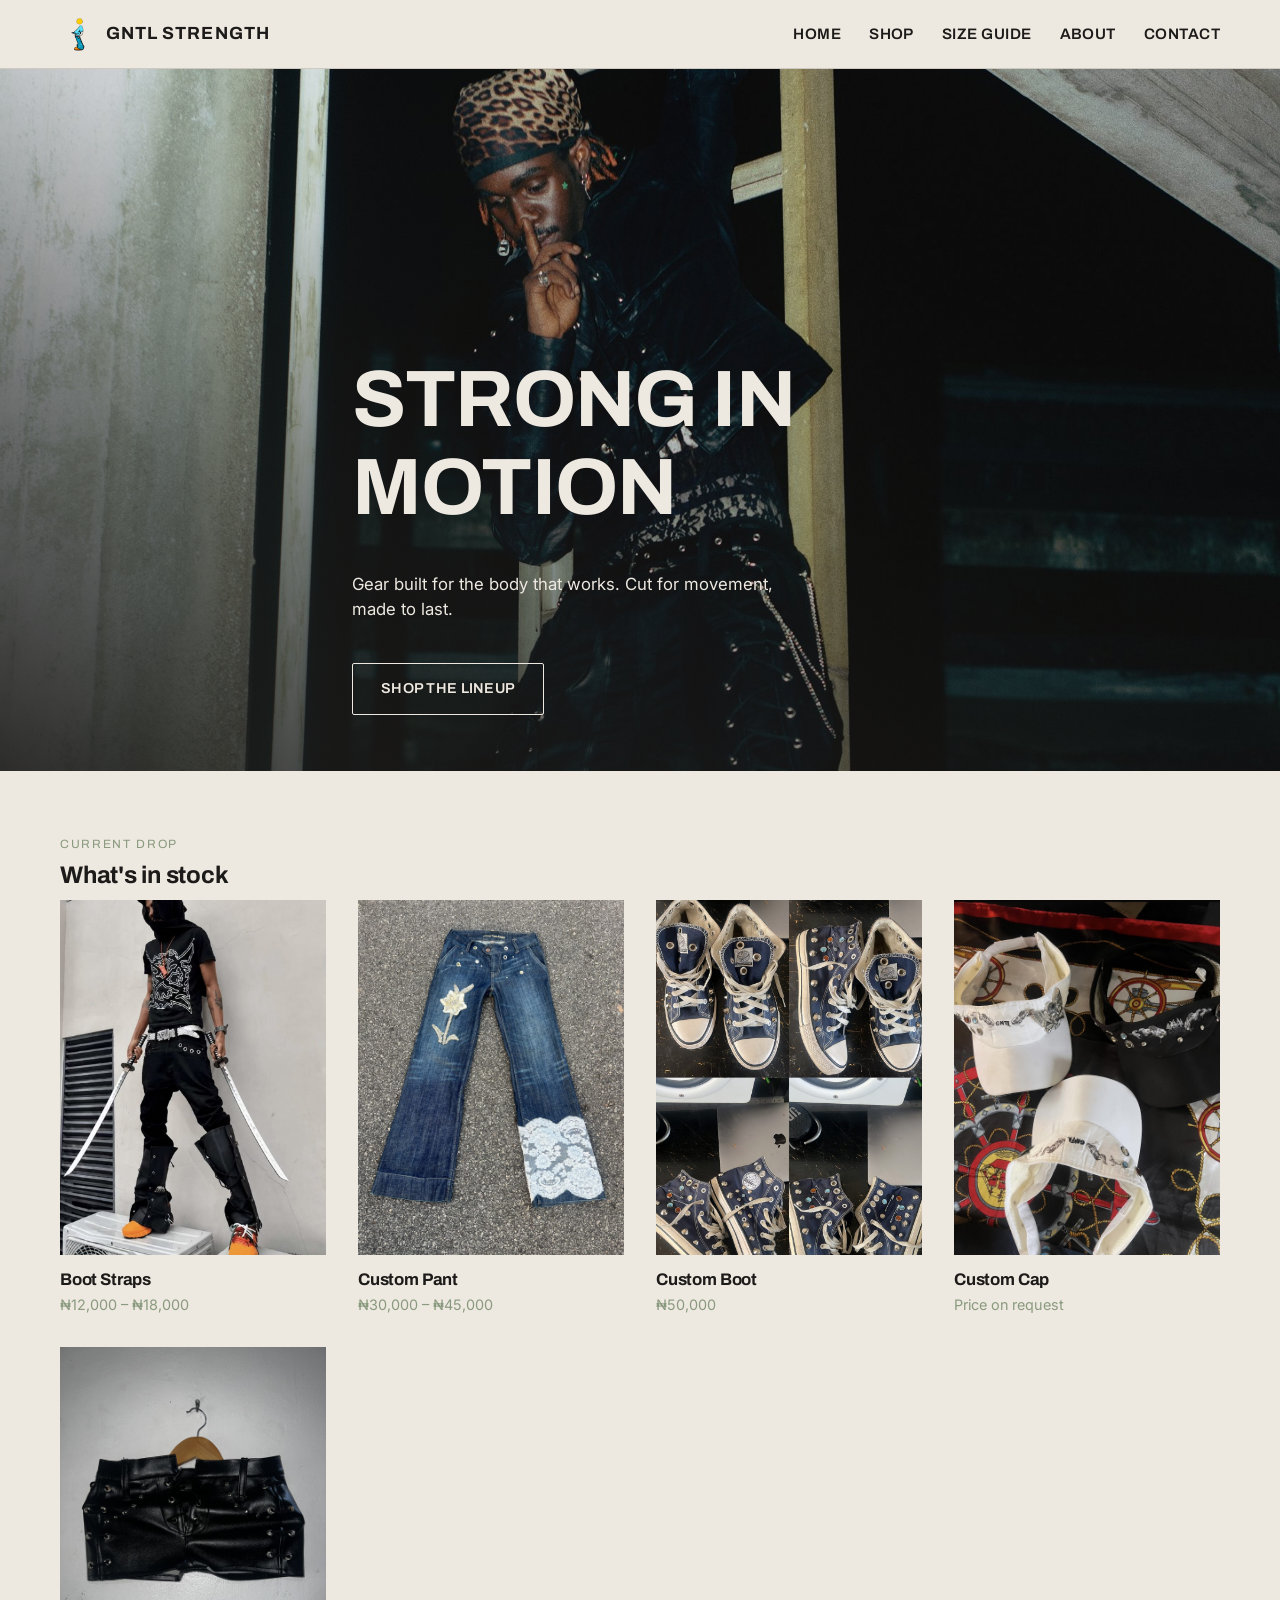
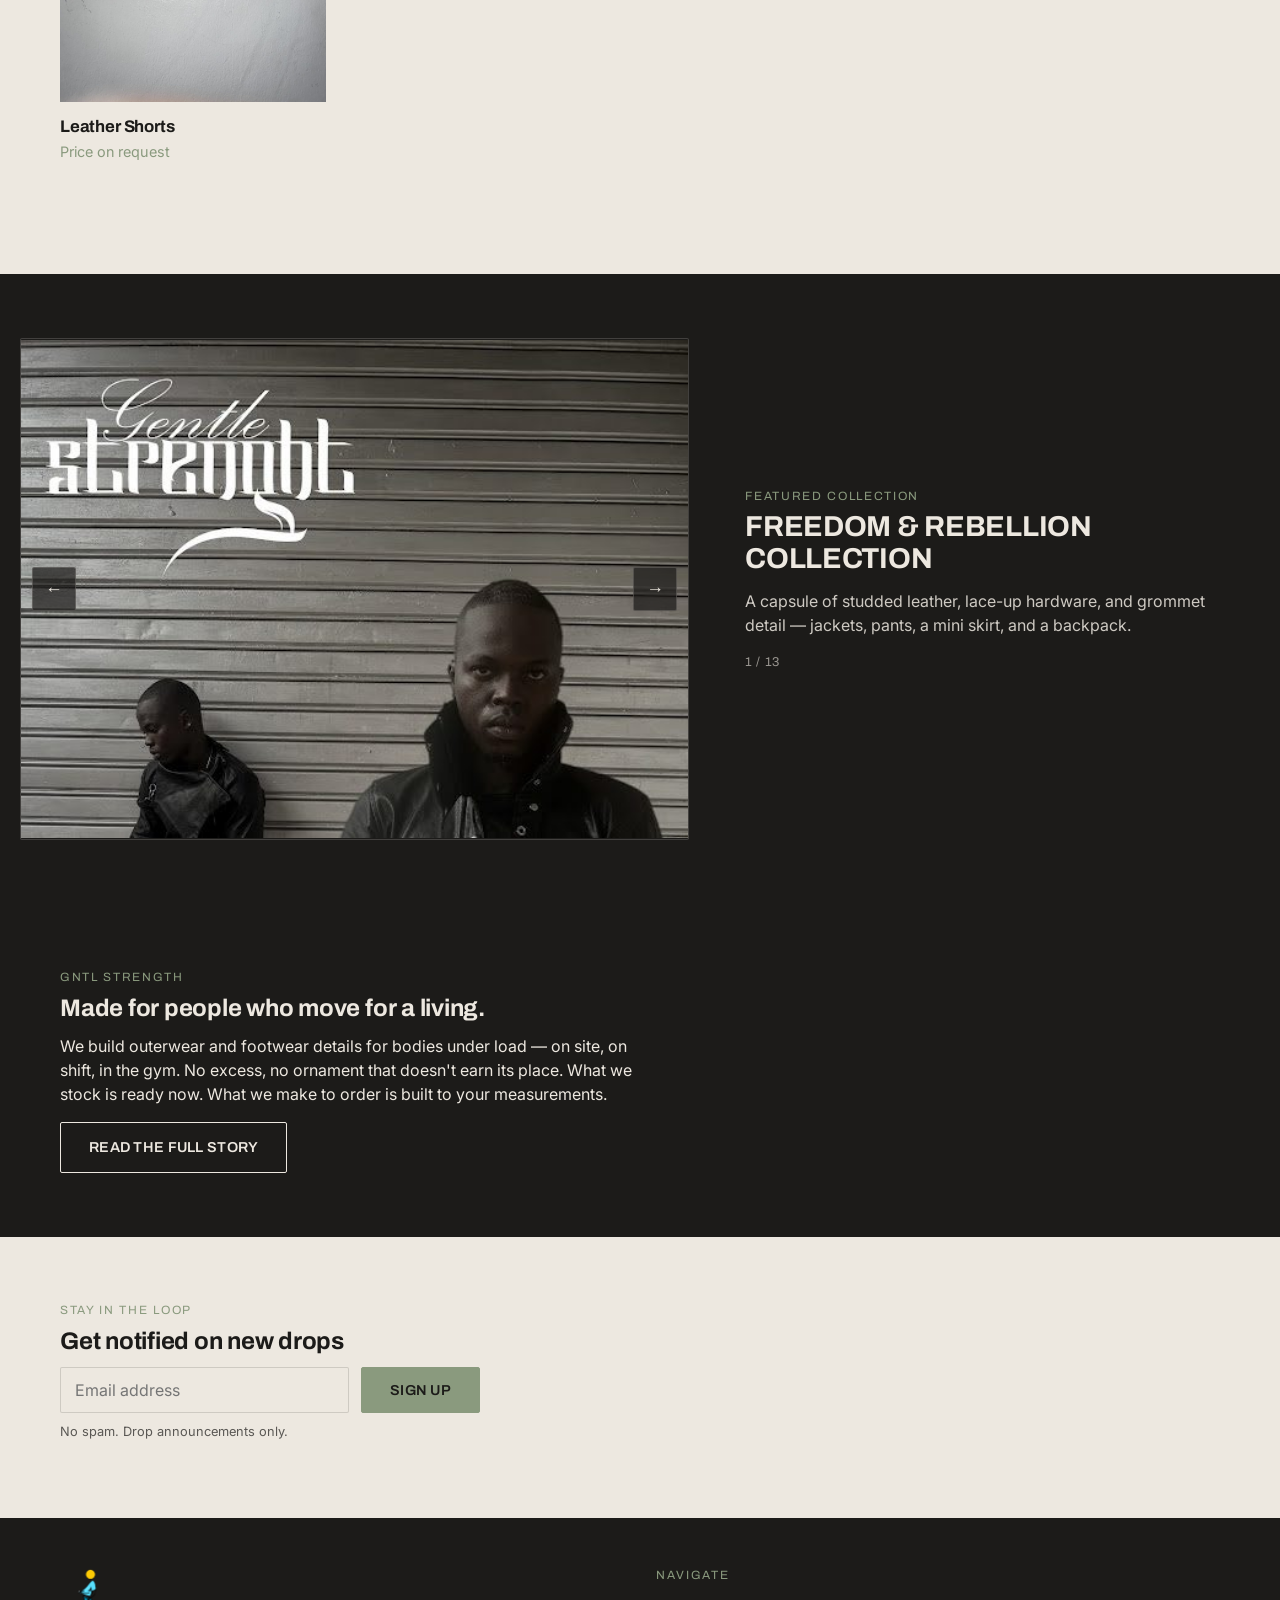
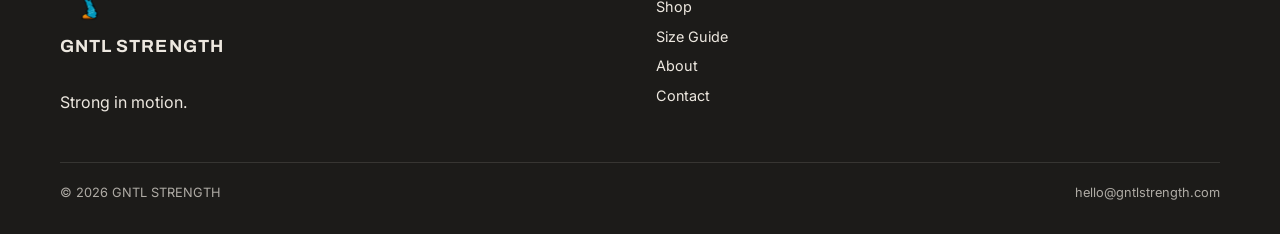
==== commit daabe6ca: "Replace homepage hero with real photo, move graphic to About page Hero background is now IMG_2646 (m" ====
--- a/index.html
+++ b/index.html
@@ -28,8 +28,7 @@
 
   <main>
     <section class="hero grain">
-      <img class="hero-image" src="/assets/images/hero/home-hero.jpg" alt="">
-      <img class="hero-logo-extended" src="/assets/images/logo/logo-extended-transparent.png" alt="" aria-hidden="true">
+      <img class="hero-image" src="/assets/images/hero/home-hero.jpg" alt="Model in black lace-up pants, mid-motion">
       <div class="container hero-content">
         <h1>Strong in Motion</h1>
         <p>Gear built for the body that works. Cut for movement, made to last.</p>
--- a/css/styles.css
+++ b/css/styles.css
@@ -270,7 +270,7 @@
   width: 100%;
   height: 100%;
   object-fit: cover;
-  opacity: 0.85;
+  object-position: center 25%;
 }
 
 .hero::after {
@@ -278,10 +278,11 @@
   position: absolute;
   inset: 0;
   background: linear-gradient(
-    to top,
-    rgba(28, 27, 25, 0.85) 0%,
-    rgba(28, 27, 25, 0.2) 55%,
-    rgba(28, 27, 25, 0.35) 100%
+    to top right,
+    rgba(28, 27, 25, 0.92) 0%,
+    rgba(28, 27, 25, 0.6) 28%,
+    rgba(28, 27, 25, 0.2) 52%,
+    rgba(28, 27, 25, 0) 72%
   );
 }
 
@@ -302,25 +303,6 @@
   padding-bottom: 56px;
 }
 
-.hero-logo-extended {
-  position: absolute;
-  top: 50%;
-  right: 5%;
-  transform: translateY(-50%);
-  width: clamp(140px, 22vw, 340px);
-  height: auto;
-  z-index: 1;
-  pointer-events: none;
-}
-
-@media (max-width: 700px) {
-  .hero-logo-extended {
-    top: 34%;
-    right: 4%;
-    width: clamp(110px, 38vw, 200px);
-  }
-}
-
 .hero h1 {
   font-size: clamp(2.6rem, 9vw, 5rem);
   text-transform: uppercase;
@@ -780,6 +762,33 @@
   justify-content: space-between;
 }
 
+.about-graphic-block {
+  display: grid;
+  grid-template-columns: 1fr;
+  gap: 32px;
+  align-items: center;
+}
+
+@media (min-width: 800px) {
+  .about-graphic-block {
+    grid-template-columns: 1.2fr 0.8fr;
+  }
+}
+
+.about-extended-graphic {
+  width: 100%;
+  max-width: 280px;
+  height: auto;
+  justify-self: center;
+}
+
+@media (min-width: 800px) {
+  .about-extended-graphic {
+    justify-self: end;
+    max-width: 320px;
+  }
+}
+
 /* Utility */
 .text-center {
   text-align: center;
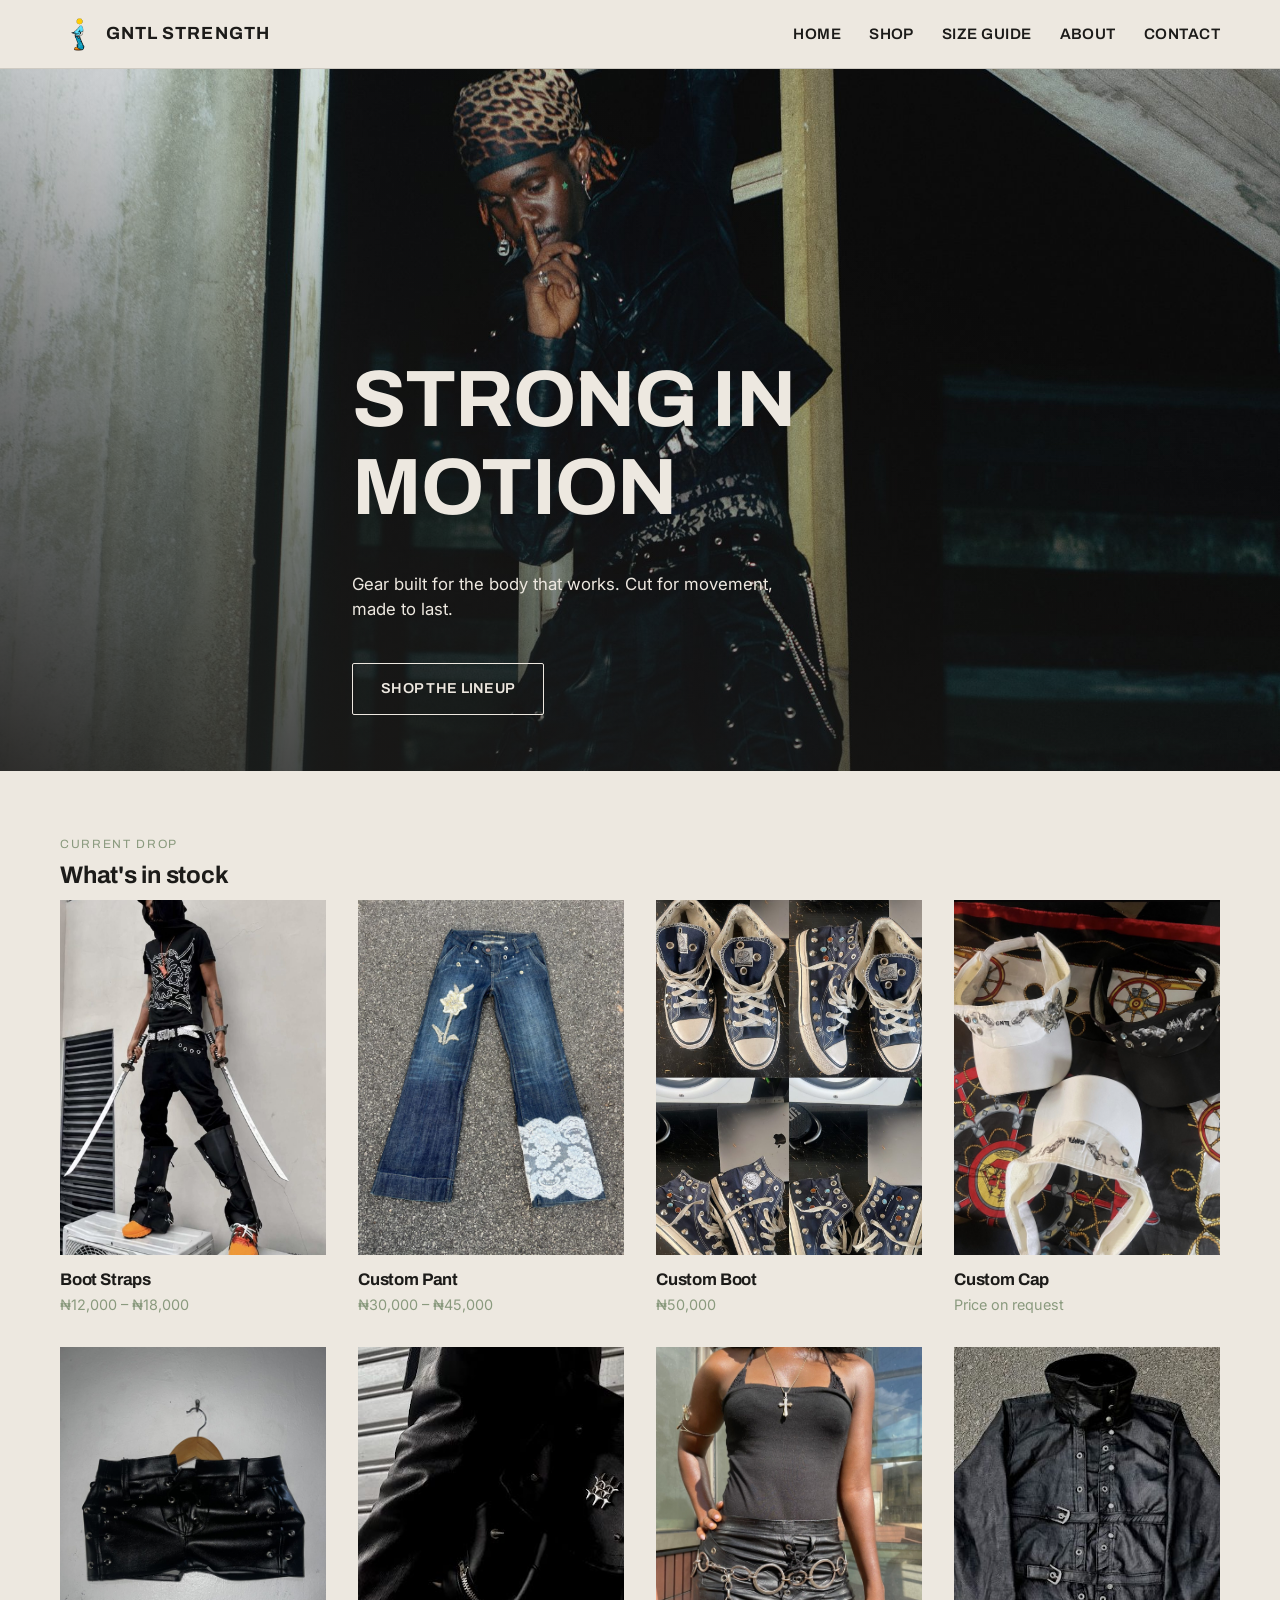
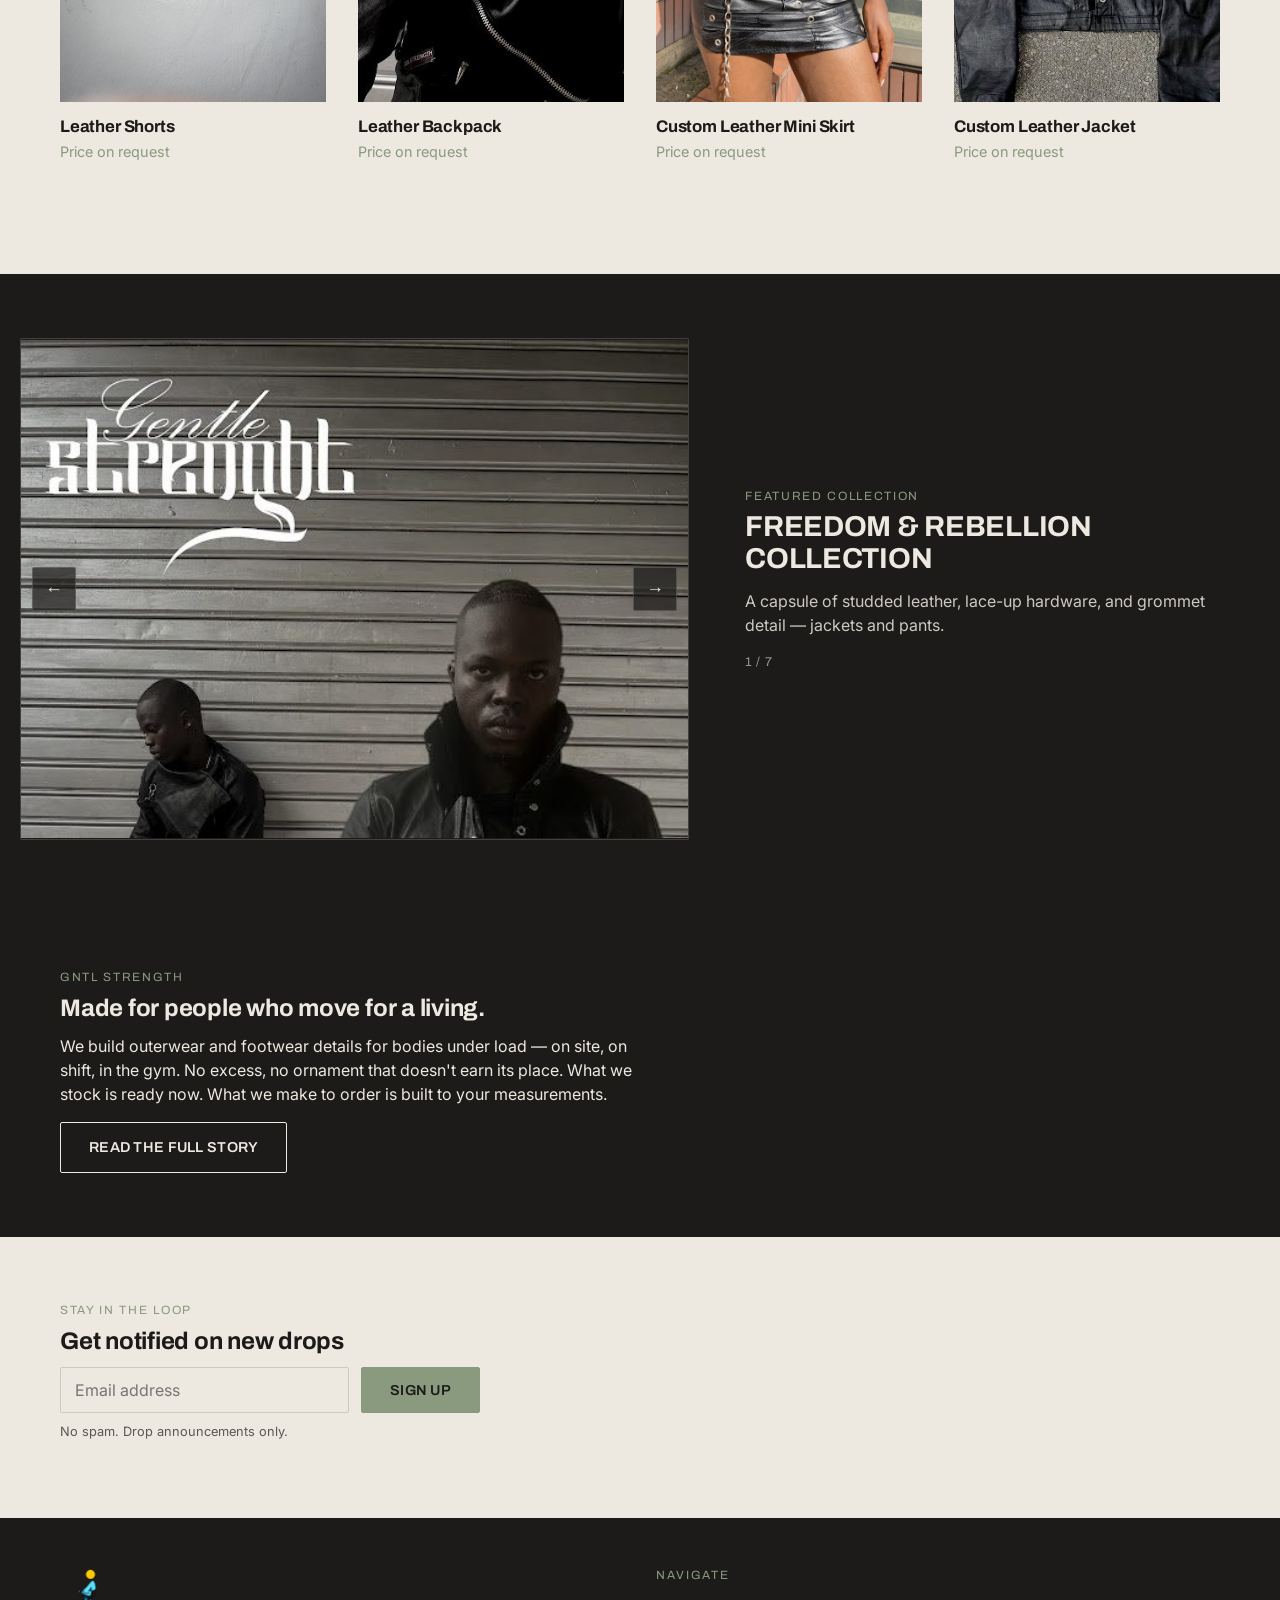
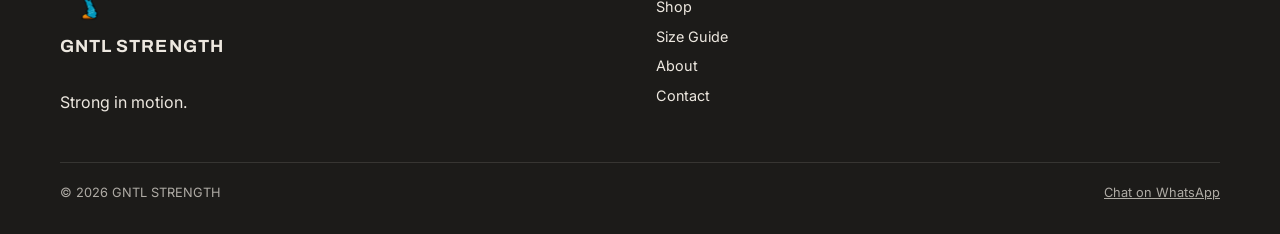
==== commit 4ff4a654: "Replace placeholder email with WhatsApp everywhere hello@gntlstrength.com was never a real inbox. Re" ====
--- a/index.html
+++ b/index.html
@@ -99,7 +99,7 @@
       </div>
       <div class="footer-bottom">
         <span>&copy; <span data-year></span> GNTL STRENGTH</span>
-        <span>hello@gntlstrength.com</span>
+        <a href="#" data-footer-whatsapp target="_blank" rel="noopener" style="text-decoration:underline;">Chat on WhatsApp</a>
       </div>
     </div>
   </footer>
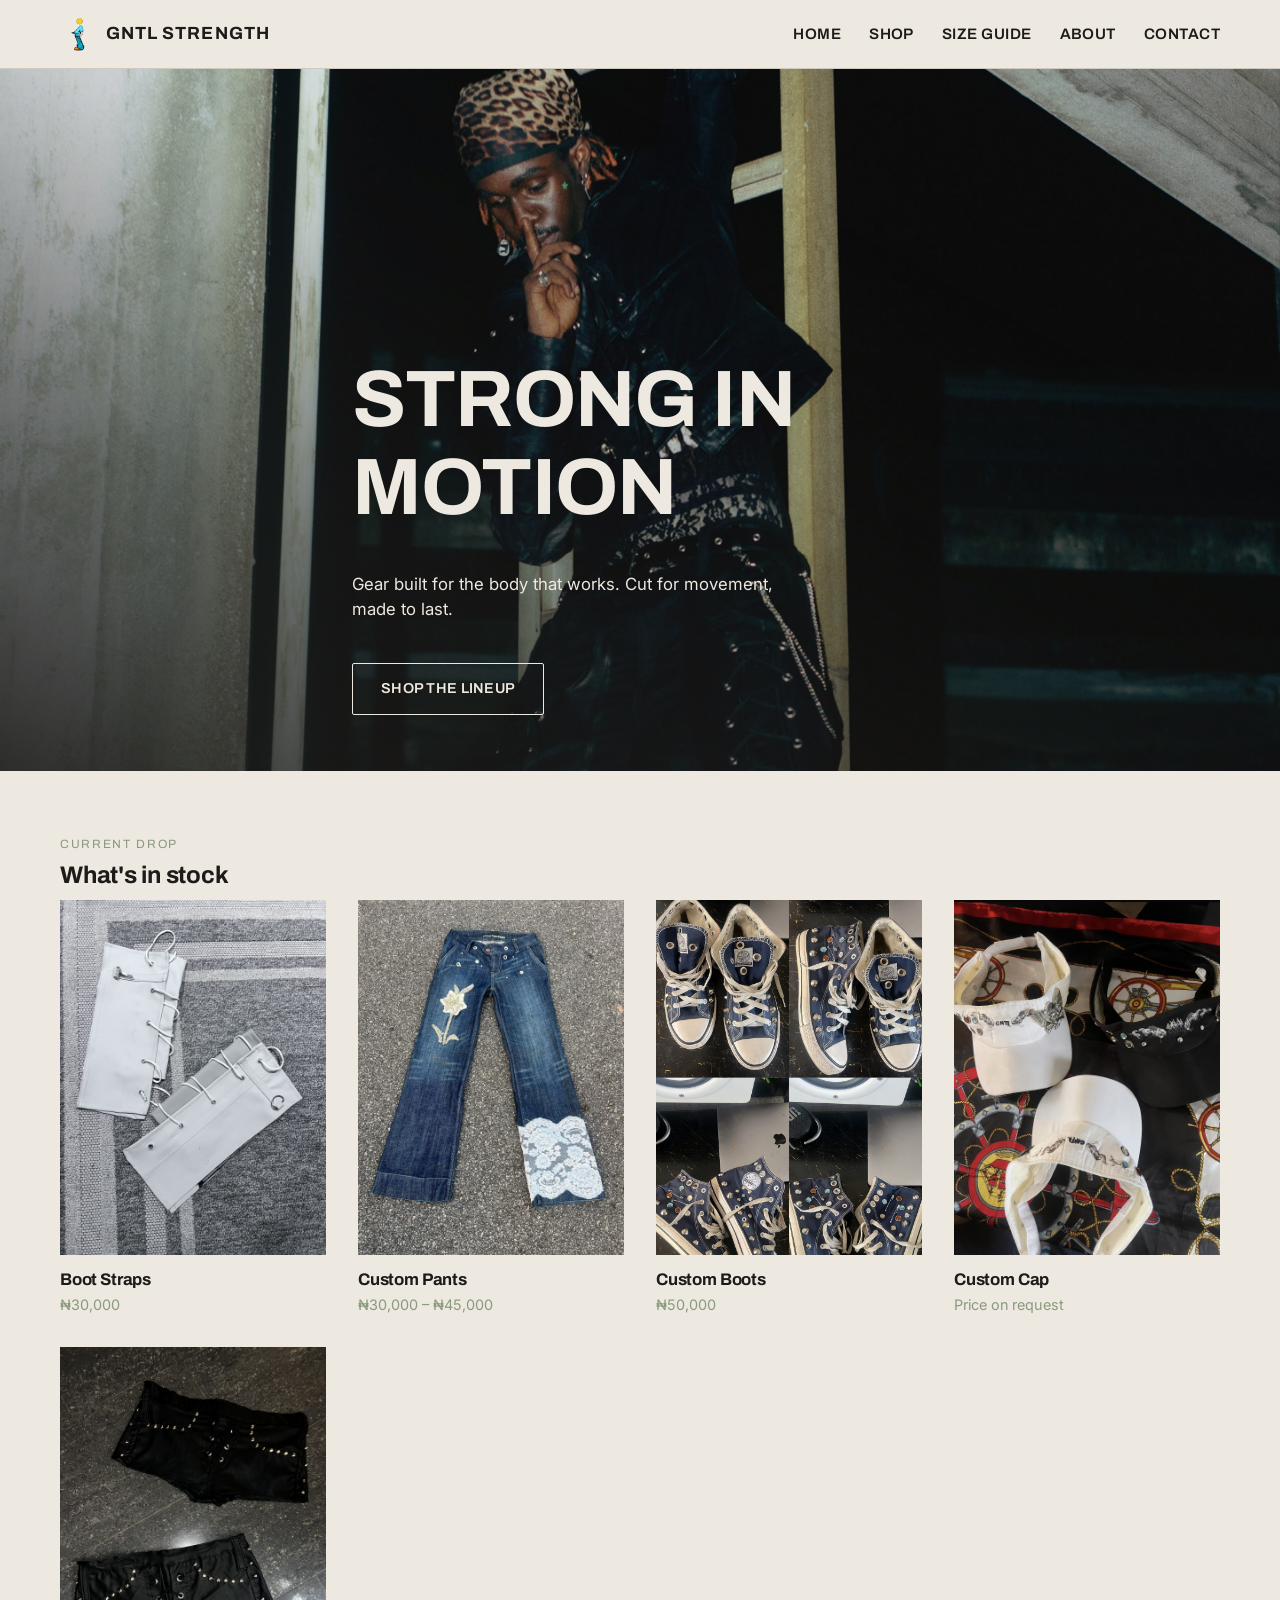
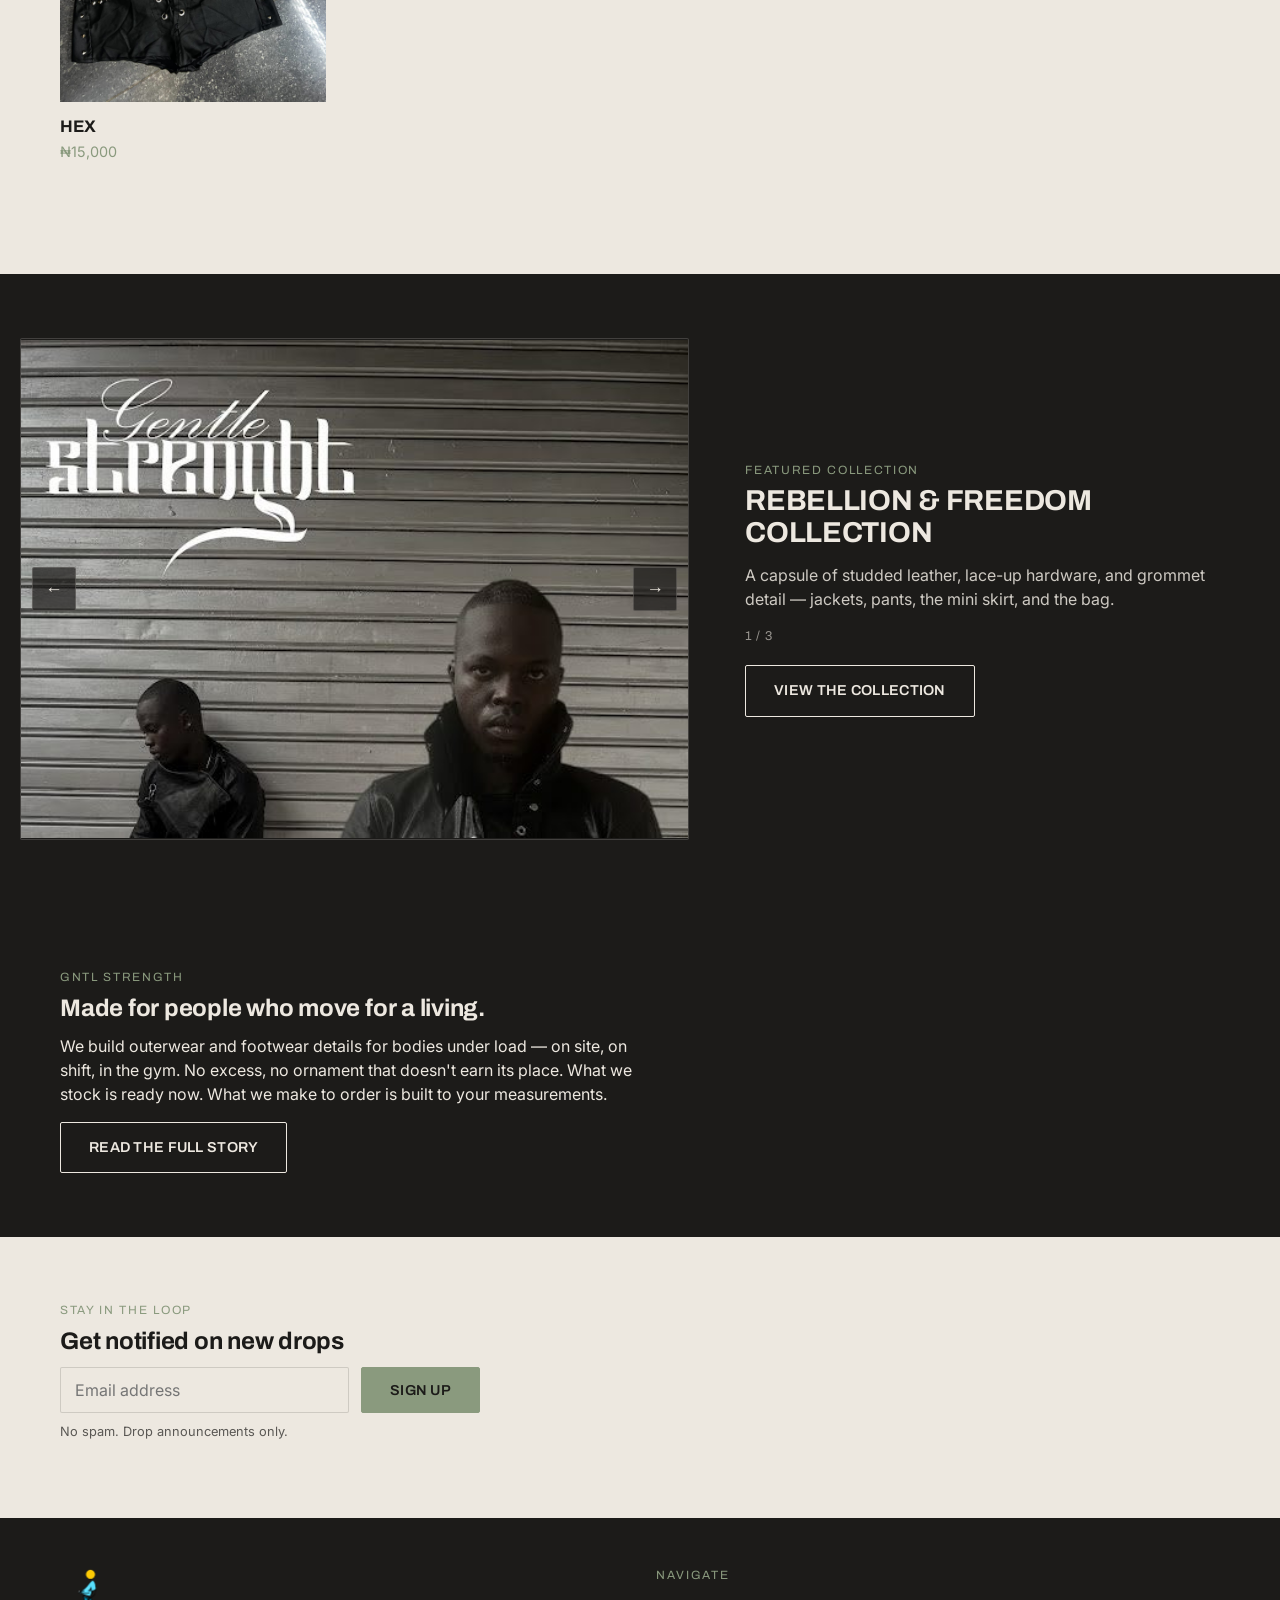
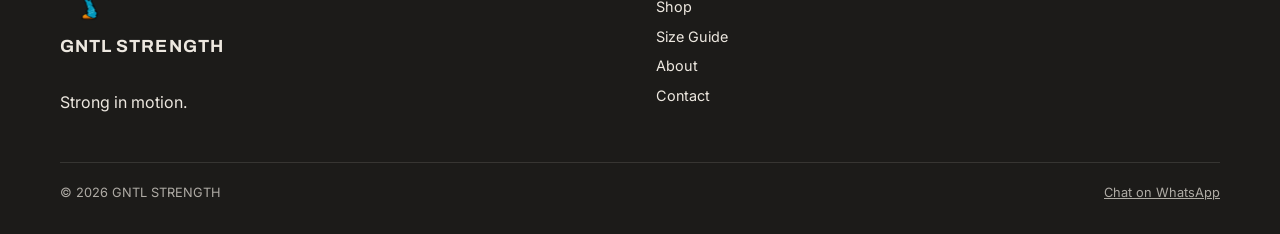
==== commit e77e3a11: "Add scroll-reveal and hover polish across the site Introduces a small shared scroll-reveal utility (" ====
--- a/index.html
+++ b/index.html
@@ -37,7 +37,7 @@
     </section>
 
     <section class="section section-light">
-      <div class="container">
+      <div class="container" data-reveal>
         <p class="eyebrow">Current drop</p>
         <h2>What's in stock</h2>
         <div class="featured-grid mb-lg" data-featured-grid></div>
@@ -45,11 +45,11 @@
     </section>
 
     <section class="section section-dark">
-      <div class="container container-wide" data-collection-showcase></div>
+      <div class="container container-wide" data-reveal data-collection-showcase></div>
     </section>
 
     <section class="section section-dark">
-      <div class="container">
+      <div class="container" data-reveal>
         <p class="eyebrow">GNTL STRENGTH</p>
         <h2 class="max-prose">Made for people who move for a living.</h2>
         <p class="max-prose">
@@ -63,7 +63,7 @@
     </section>
 
     <section class="section section-light">
-      <div class="container">
+      <div class="container" data-reveal>
         <p class="eyebrow">Stay in the loop</p>
         <h2>Get notified on new drops</h2>
         <form name="signup" method="POST" data-netlify="true" class="form-row form-inline" netlify-honeypot="bot-field">
@@ -105,6 +105,7 @@
   </footer>
 
   <script src="/js/config.js"></script>
+  <script src="/js/reveal.js"></script>
   <script src="/js/products.js"></script>
   <script src="/js/main.js"></script>
   <script src="/js/collection-showcase.js"></script>
--- a/css/styles.css
+++ b/css/styles.css
@@ -31,6 +31,7 @@
   color: var(--text-on-light);
   line-height: 1.5;
   -webkit-font-smoothing: antialiased;
+  overflow-x: hidden;
 }
 
 img {
@@ -271,6 +272,16 @@
   height: 100%;
   object-fit: cover;
   object-position: center 25%;
+  animation: hero-zoom 16s ease-out forwards;
+}
+
+@keyframes hero-zoom {
+  from {
+    transform: scale(1.08);
+  }
+  to {
+    transform: scale(1);
+  }
 }
 
 .hero::after {
@@ -301,6 +312,24 @@
   position: relative;
   z-index: 2;
   padding-bottom: 56px;
+  animation: hero-content-in 0.9s cubic-bezier(0.16, 1, 0.3, 1) 0.15s both;
+}
+
+@keyframes hero-content-in {
+  from {
+    opacity: 0;
+    transform: translateY(18px);
+  }
+  to {
+    opacity: 1;
+    transform: none;
+  }
+}
+
+@media (prefers-reduced-motion: reduce) {
+  .hero-content {
+    animation: none;
+  }
 }
 
 .hero h1 {
@@ -343,19 +372,19 @@
 
 .product-grid {
   display: grid;
-  grid-template-columns: 1fr;
+  grid-template-columns: minmax(0, 1fr);
   gap: 32px;
 }
 
 @media (min-width: 640px) {
   .product-grid {
-    grid-template-columns: repeat(2, 1fr);
+    grid-template-columns: repeat(2, minmax(0, 1fr));
   }
 }
 
 @media (min-width: 1000px) {
   .product-grid {
-    grid-template-columns: repeat(3, 1fr);
+    grid-template-columns: repeat(3, minmax(0, 1fr));
     gap: 40px;
   }
 }
@@ -399,14 +428,14 @@
    slideshow, not a clickable card */
 .collection-showcase {
   display: grid;
-  grid-template-columns: 1fr;
+  grid-template-columns: minmax(0, 1fr);
   gap: 32px;
   align-items: center;
 }
 
 @media (min-width: 800px) {
   .collection-showcase {
-    grid-template-columns: 1.3fr 1fr;
+    grid-template-columns: minmax(0, 1.3fr) minmax(0, 1fr);
     gap: 56px;
   }
 }
@@ -483,35 +512,114 @@
   margin-bottom: 1.5em;
 }
 
+/* Collection detail page (e.g. Freedom & Rebellion) */
+.collection-lead-image {
+  width: 100%;
+  height: auto;
+  border-radius: var(--radius);
+  margin-bottom: 24px;
+  background: var(--bg-dark);
+}
+
+.collection-item {
+  display: grid;
+  grid-template-columns: minmax(0, 1fr);
+  gap: 24px;
+  padding: 40px 0;
+  border-top: 1px solid var(--border-dark);
+}
+
+@media (min-width: 800px) {
+  .collection-item {
+    grid-template-columns: minmax(0, 1.2fr) minmax(0, 1fr);
+    gap: 48px;
+    align-items: center;
+  }
+}
+
+.collection-item-gallery {
+  display: flex;
+  gap: 12px;
+  overflow-x: auto;
+  scroll-snap-type: x mandatory;
+}
+
+.collection-item-gallery img {
+  flex: 0 0 auto;
+  width: 100%;
+  height: min(65vh, 560px);
+  object-fit: contain;
+  scroll-snap-align: start;
+  border-radius: var(--radius);
+  background: var(--bg-dark);
+}
+
+@media (min-width: 800px) {
+  .collection-item-gallery img {
+    width: 100%;
+    max-width: none;
+  }
+}
+
+.collection-item-info h3 {
+  font-size: 1.6rem;
+  text-transform: uppercase;
+  margin-bottom: 0.4em;
+}
+
+.collection-item-desc {
+  max-width: 48ch;
+  opacity: 0.85;
+}
+
+.collection-item-footer {
+  display: flex;
+  align-items: center;
+  gap: 20px;
+  margin-top: 20px;
+  flex-wrap: wrap;
+}
+
+.collection-item-footer .btn {
+  width: auto;
+}
+
+.collection-item-price {
+  font-family: var(--font-head);
+  text-transform: uppercase;
+  letter-spacing: 0.03em;
+  font-size: 0.95rem;
+}
+
 /* Featured section on home */
 .featured-grid {
   display: grid;
-  grid-template-columns: 1fr;
+  grid-template-columns: minmax(0, 1fr);
   gap: 32px;
 }
 
 @media (min-width: 640px) {
   .featured-grid {
-    grid-template-columns: repeat(2, 1fr);
+    grid-template-columns: repeat(2, minmax(0, 1fr));
   }
 }
 
 @media (min-width: 1000px) {
   .featured-grid {
-    grid-template-columns: repeat(4, 1fr);
+    grid-template-columns: repeat(4, minmax(0, 1fr));
   }
 }
 
 /* PDP */
 .pdp {
   display: grid;
-  grid-template-columns: 1fr;
+  grid-template-columns: minmax(0, 1fr);
   gap: 40px;
 }
 
 @media (min-width: 900px) {
   .pdp {
-    grid-template-columns: 1.1fr 0.9fr;
+    grid-template-columns: minmax(0, 1.1fr) minmax(0, 0.9fr);
     gap: 64px;
     align-items: start;
   }
@@ -519,14 +627,15 @@
 
 .pdp-gallery {
   display: grid;
+  grid-template-columns: minmax(0, 1fr);
   gap: 16px;
 }
 
 .pdp-gallery img {
   width: 100%;
-  aspect-ratio: 4 / 5;
-  object-fit: cover;
-  background: var(--border-light);
+  height: auto;
+  display: block;
+  background: var(--bg-light);
 }
 
 .pdp-category {
@@ -622,12 +731,6 @@
   font-family: var(--font-head);
   text-transform: uppercase;
   letter-spacing: 0.03em;
-}
-
-.measurement-grid {
-  display: grid;
-  grid-template-columns: repeat(2, 1fr);
-  gap: 16px;
 }
 
 input,
@@ -707,12 +810,12 @@
 .how-to-measure {
   display: grid;
   gap: 20px;
-  grid-template-columns: 1fr;
+  grid-template-columns: minmax(0, 1fr);
 }
 
 @media (min-width: 700px) {
   .how-to-measure {
-    grid-template-columns: repeat(2, 1fr);
+    grid-template-columns: repeat(2, minmax(0, 1fr));
   }
 }
 
@@ -729,13 +832,13 @@
 .footer-grid {
   display: grid;
   gap: 32px;
-  grid-template-columns: 1fr;
+  grid-template-columns: minmax(0, 1fr);
   margin-bottom: 32px;
 }
 
 @media (min-width: 700px) {
   .footer-grid {
-    grid-template-columns: 1fr 1fr;
+    grid-template-columns: minmax(0, 1fr) minmax(0, 1fr);
   }
 }
 
@@ -764,14 +867,14 @@
 
 .about-graphic-block {
   display: grid;
-  grid-template-columns: 1fr;
+  grid-template-columns: minmax(0, 1fr);
   gap: 32px;
   align-items: center;
 }
 
 @media (min-width: 800px) {
   .about-graphic-block {
-    grid-template-columns: 1.2fr 0.8fr;
+    grid-template-columns: minmax(0, 1.2fr) minmax(0, 0.8fr);
   }
 }
 
@@ -807,3 +910,82 @@
 .mb-lg {
   margin-bottom: 48px;
 }
+
+/* Scroll reveal */
+[data-reveal] {
+  opacity: 0;
+  transform: translateY(28px);
+  transition: opacity 0.7s cubic-bezier(0.16, 1, 0.3, 1),
+    transform 0.7s cubic-bezier(0.16, 1, 0.3, 1);
+}
+
+[data-reveal].is-visible {
+  opacity: 1;
+  transform: none;
+}
+
+/* Hover polish */
+.product-card {
+  transition: transform 0.3s ease;
+}
+
+.product-card:hover {
+  transform: translateY(-6px);
+}
+
+.product-card-price {
+  transition: color 0.2s ease;
+}
+
+@media (min-width: 800px) {
+  .nav-links a {
+    position: relative;
+  }
+
+  .nav-links a::after {
+    content: "";
+    position: absolute;
+    left: 0;
+    right: 100%;
+    bottom: -6px;
+    height: 1px;
+    background: currentColor;
+    transition: right 0.25s ease;
+  }
+
+  .nav-links a:hover::after,
+  .nav-links a.is-active::after {
+    right: 0;
+  }
+}
+
+.collection-nav {
+  transition: background 0.2s ease, border-color 0.2s ease, transform 0.2s ease;
+}
+
+.collection-nav:hover {
+  transform: translateY(-50%) scale(1.06);
+}
+
+@media (prefers-reduced-motion: reduce) {
+  [data-reveal] {
+    opacity: 1;
+    transform: none;
+    transition: none;
+  }
+
+  .hero-image {
+    animation: none;
+  }
+
+  .product-card,
+  .product-card-image img,
+  .collection-nav,
+  .nav-links a::after {
+    transition: none;
+  }
+
+  .product-card:hover {
+    transform: none;
+  }
+}
